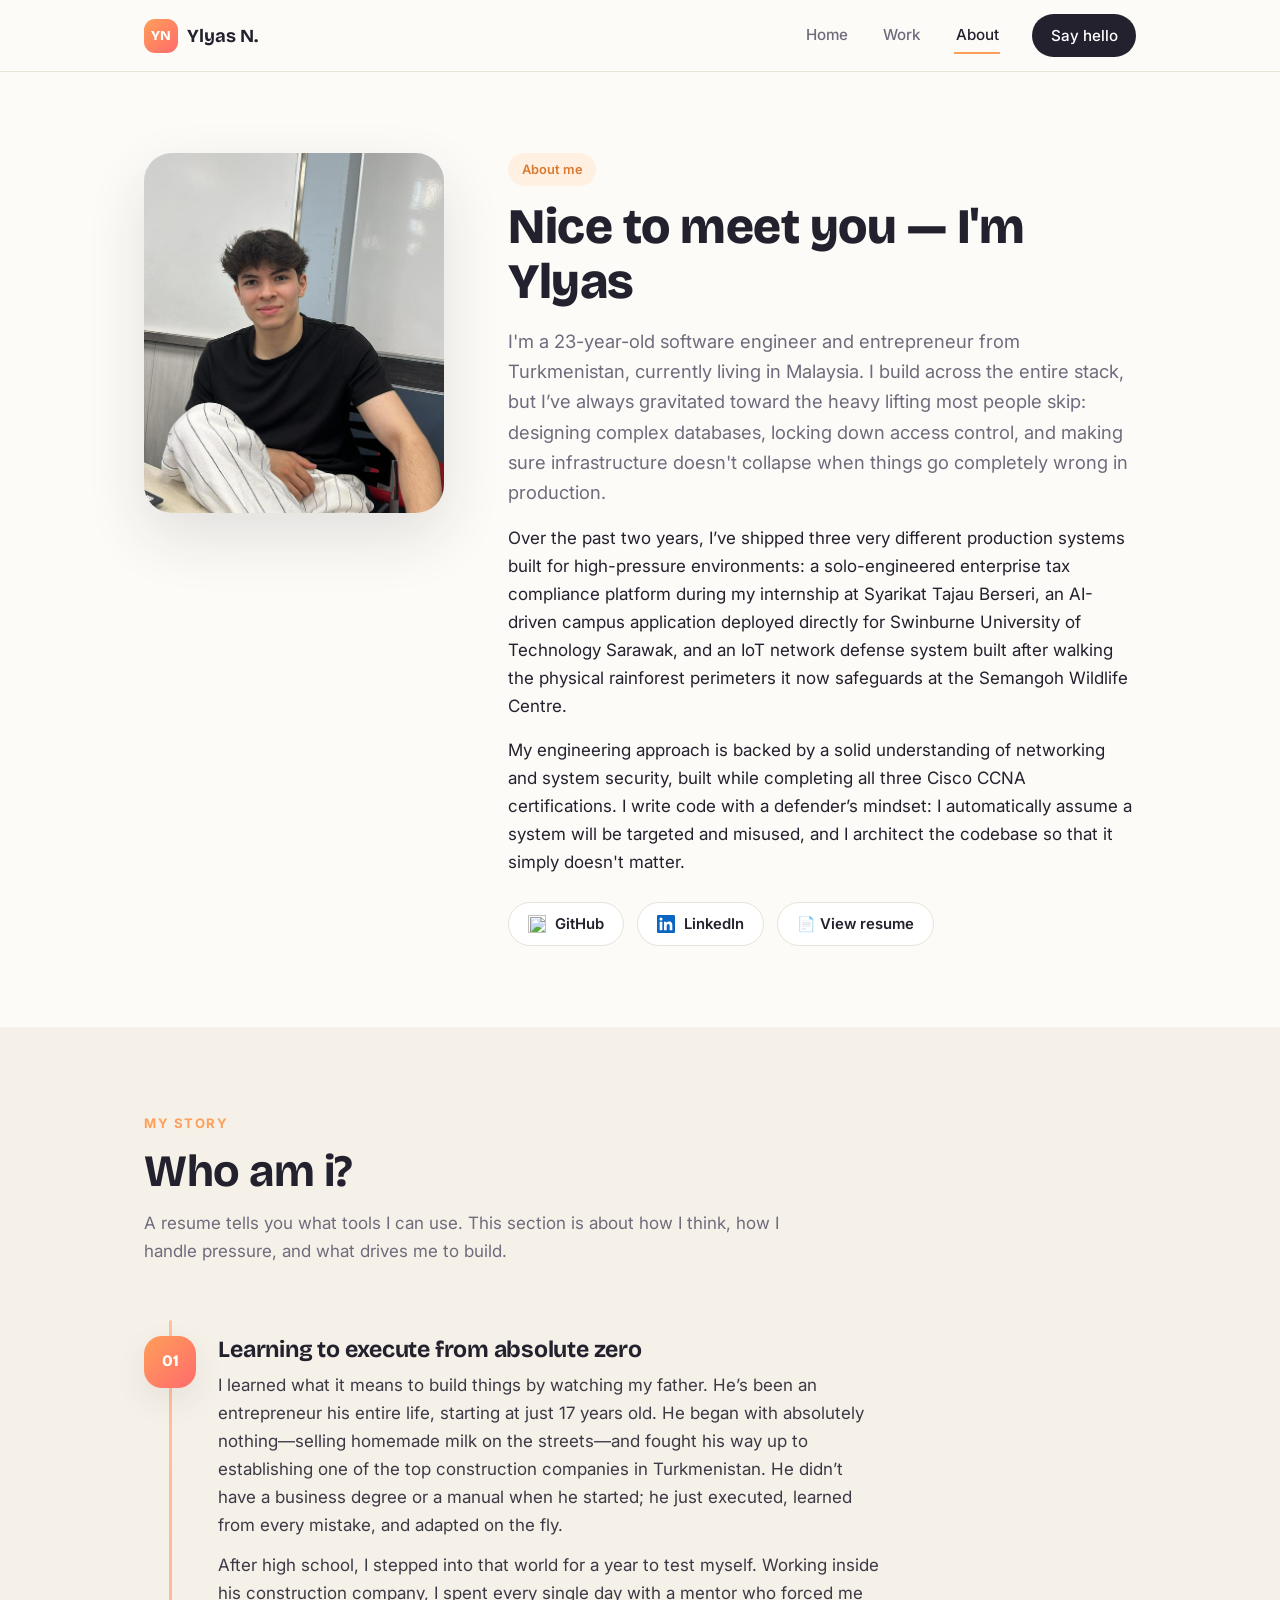
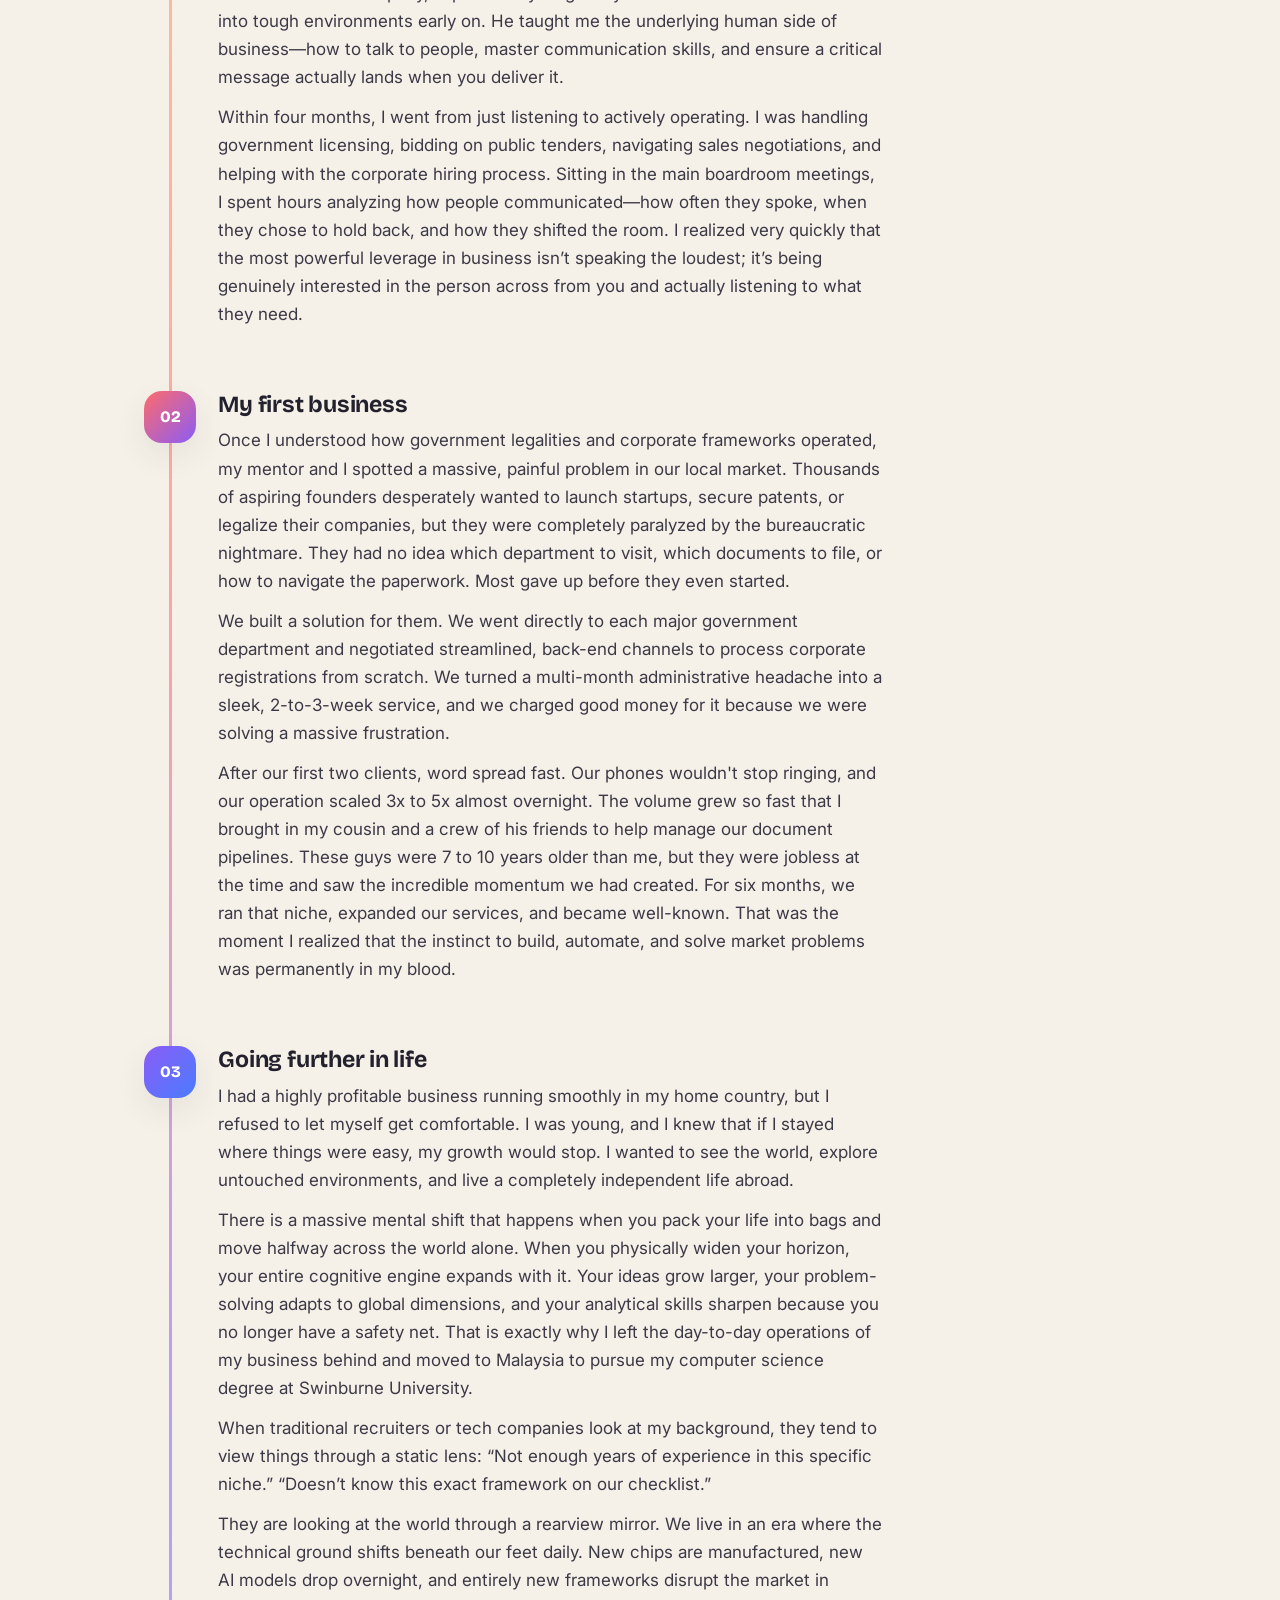
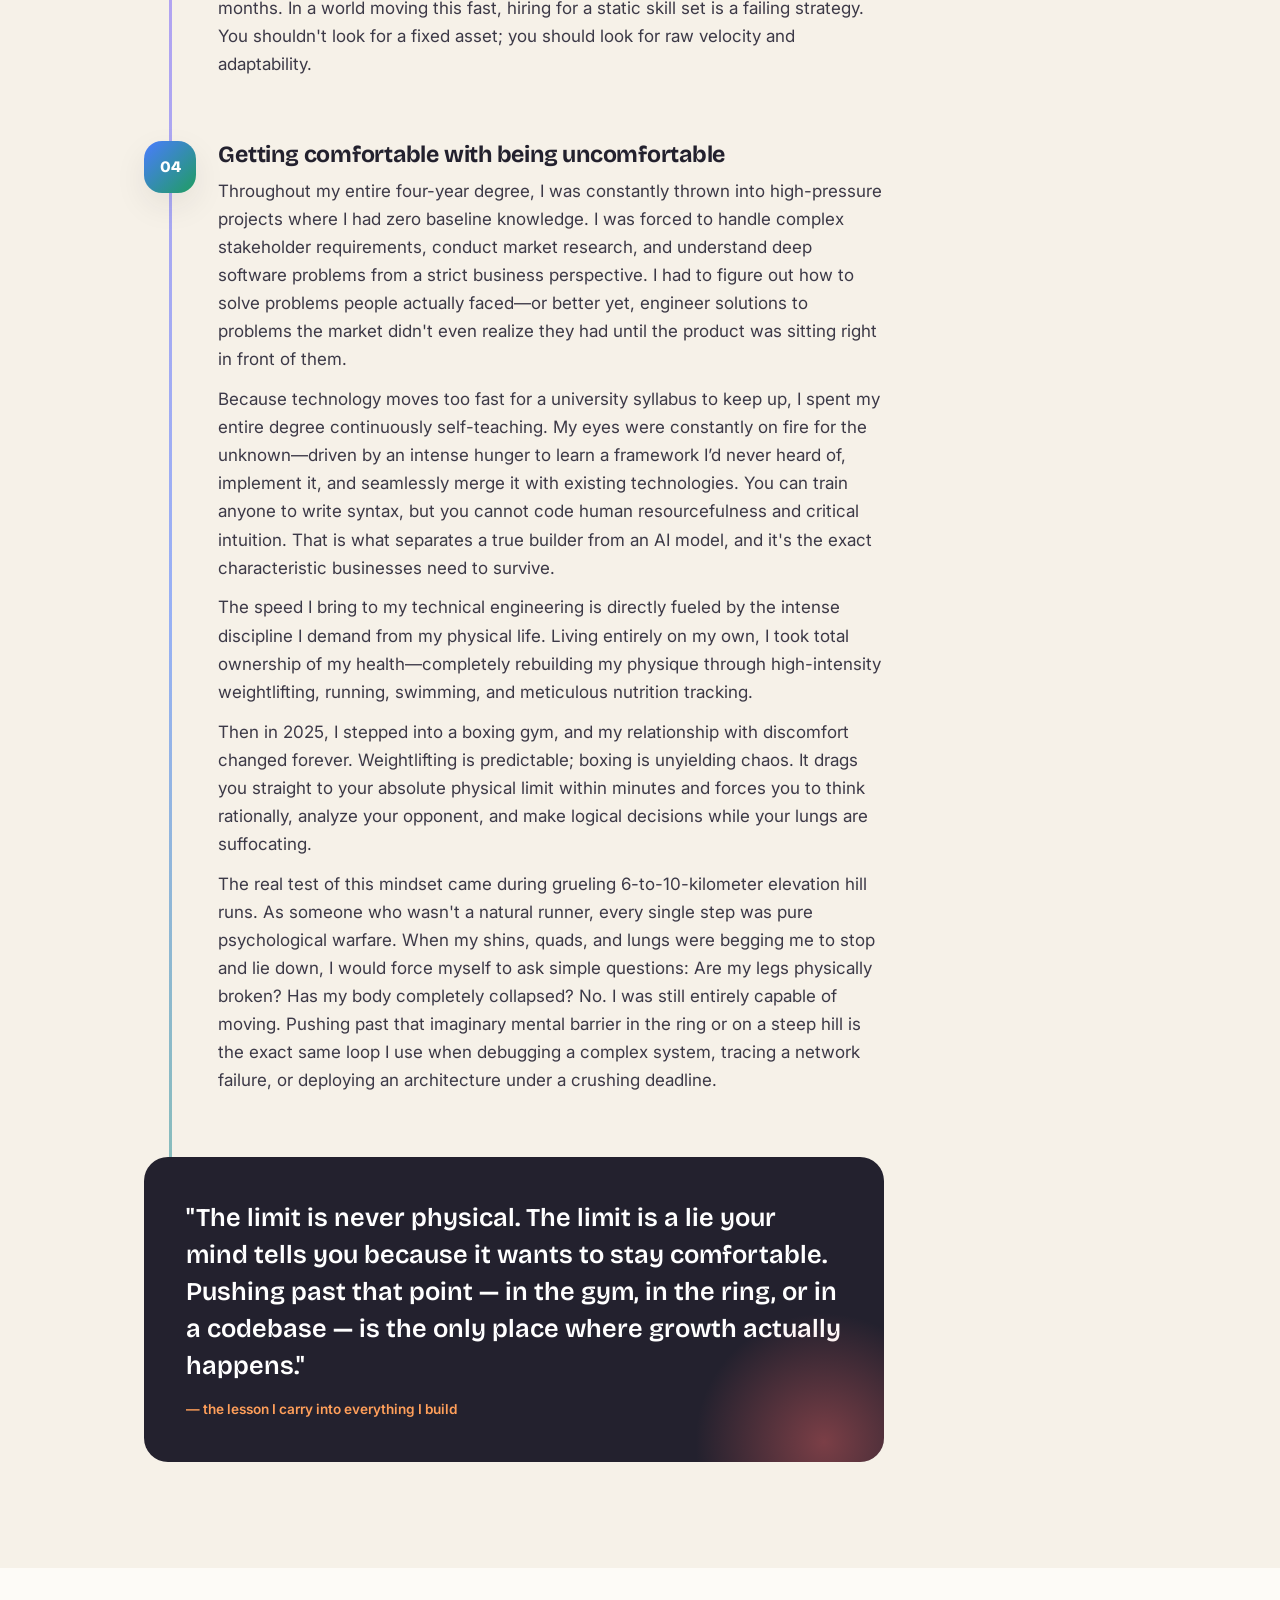
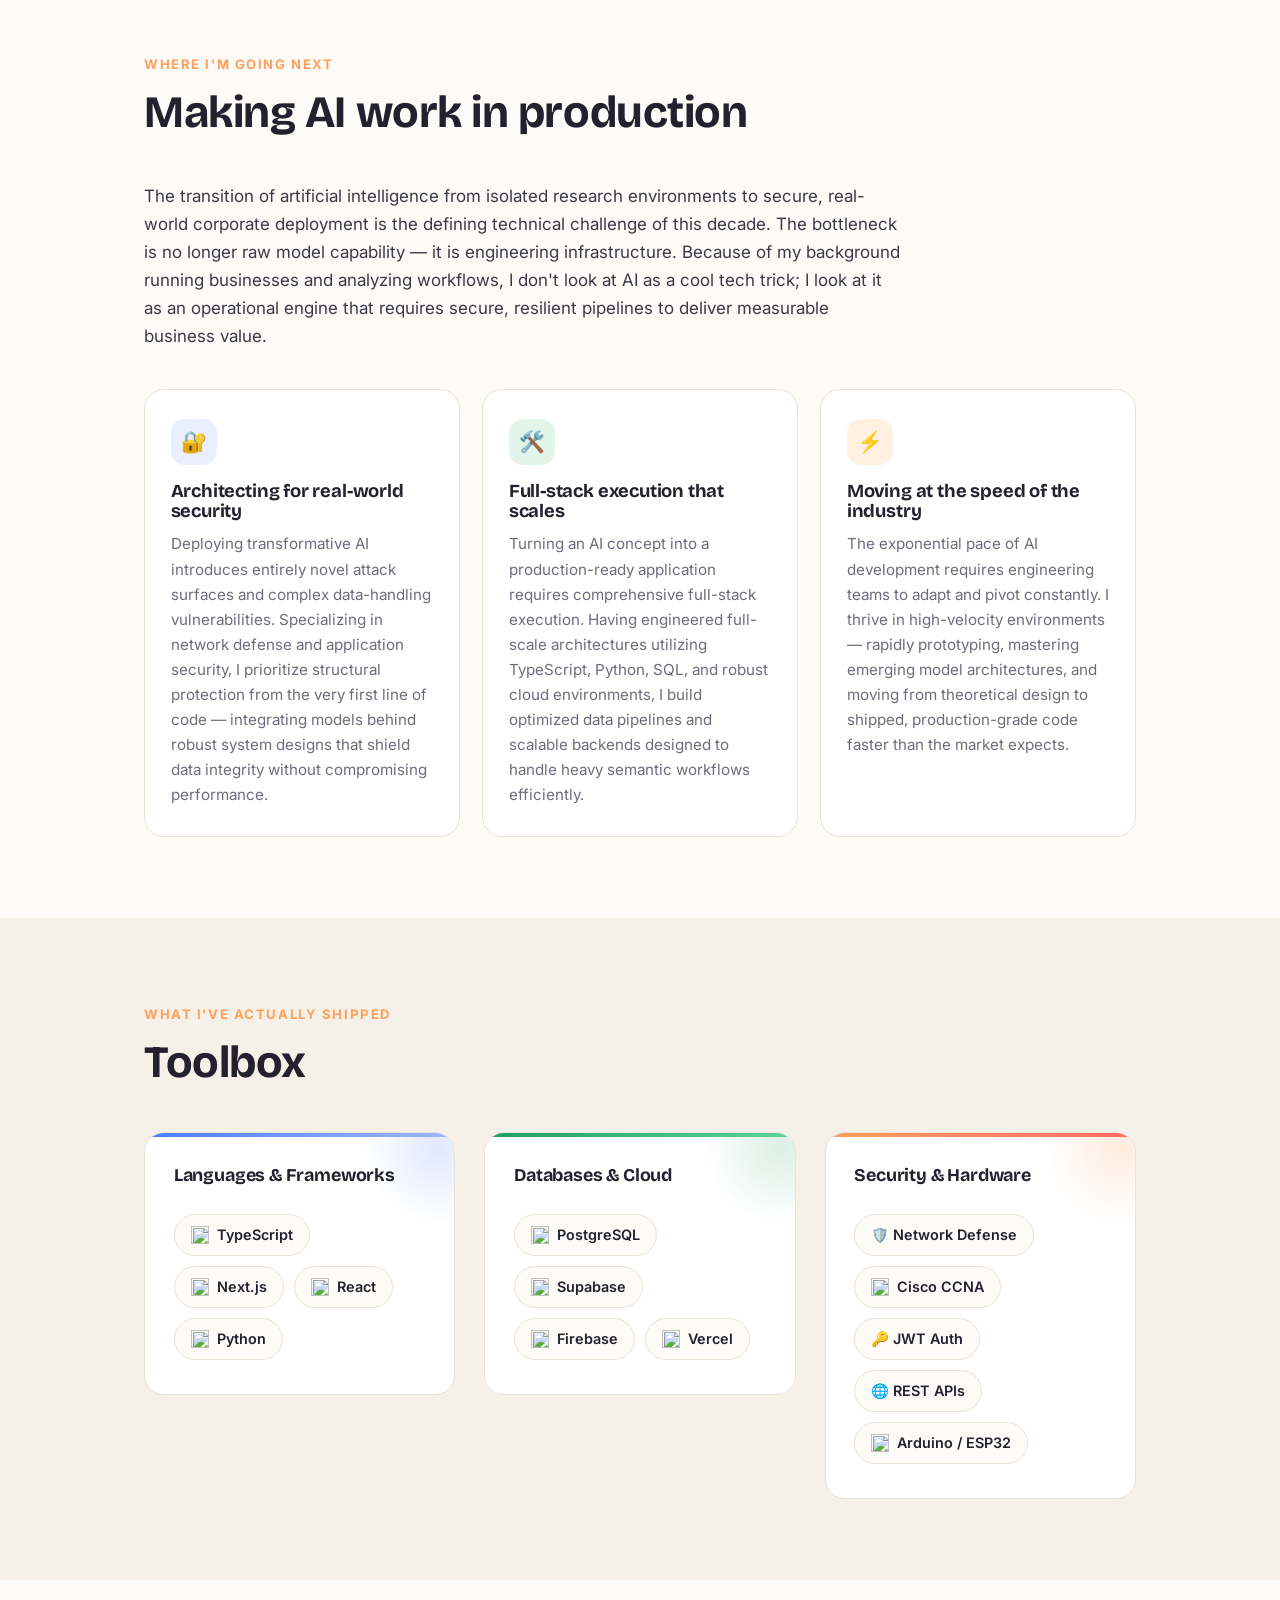
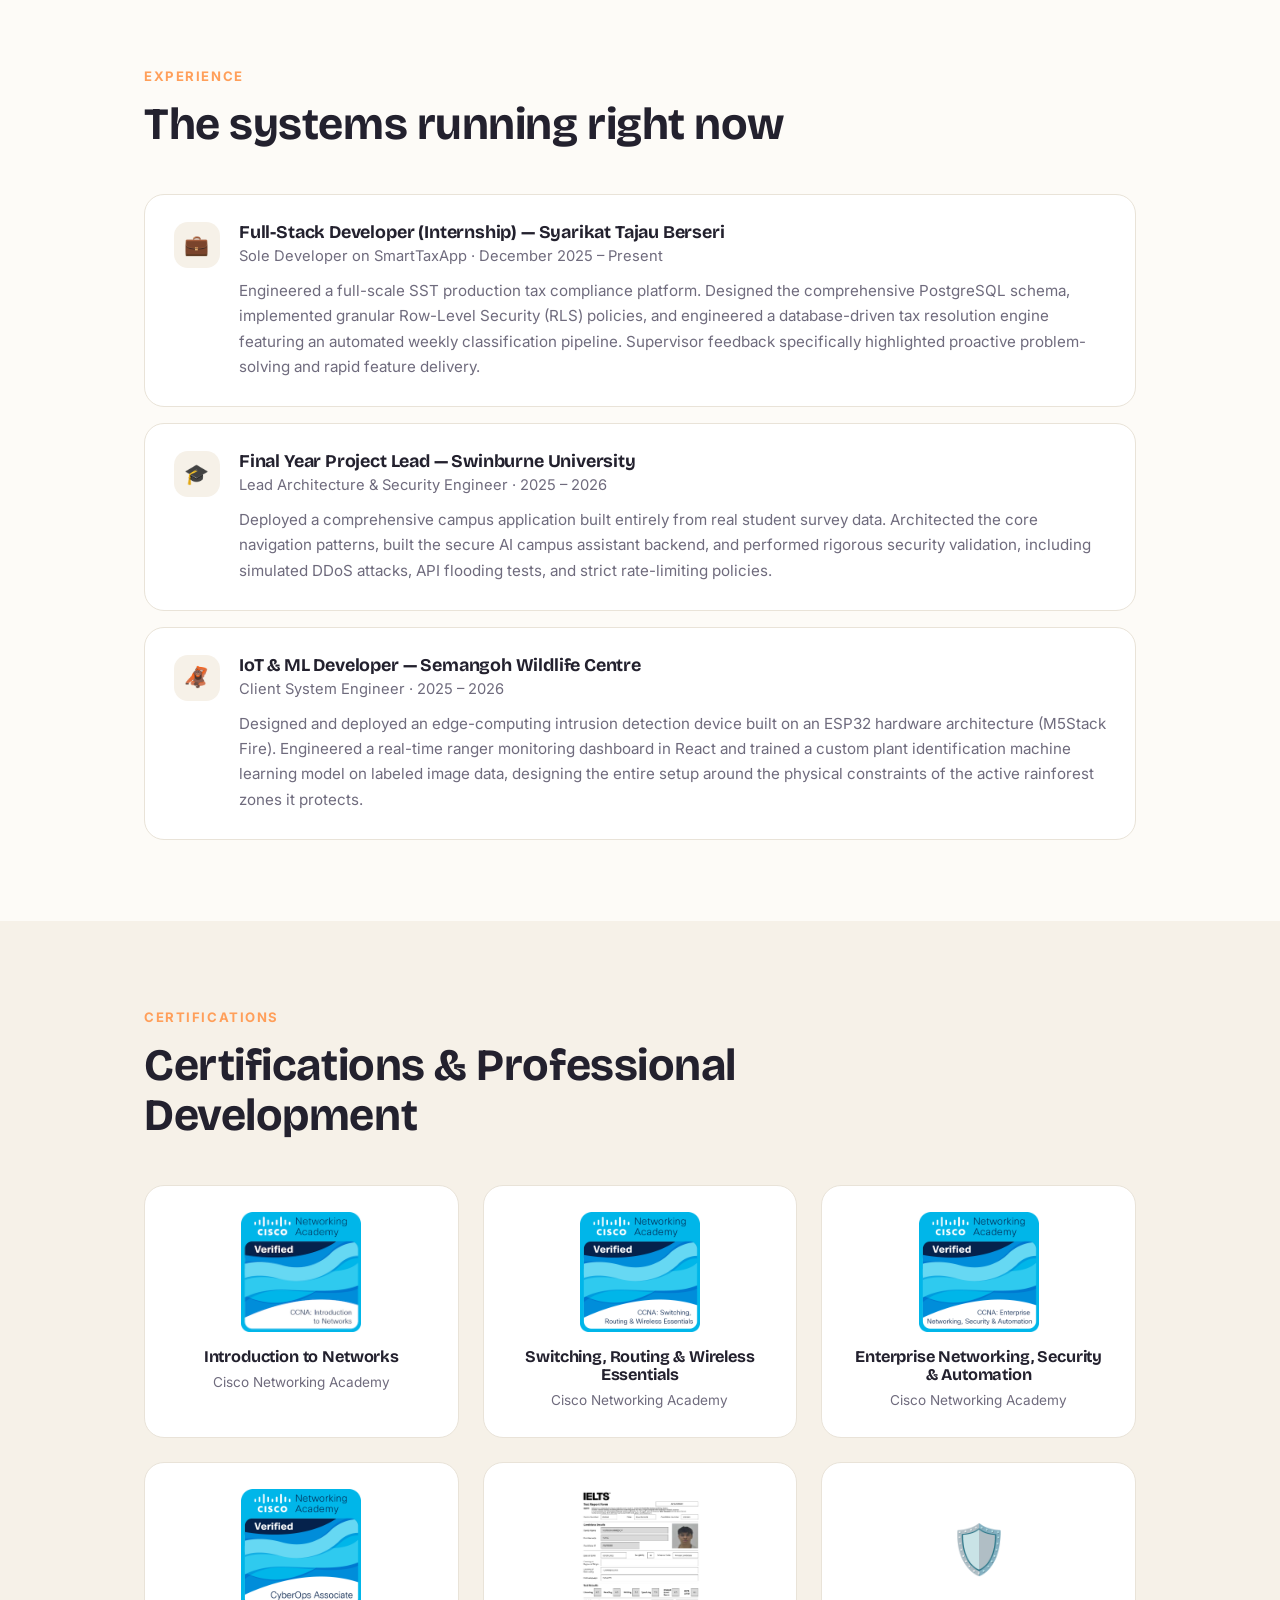
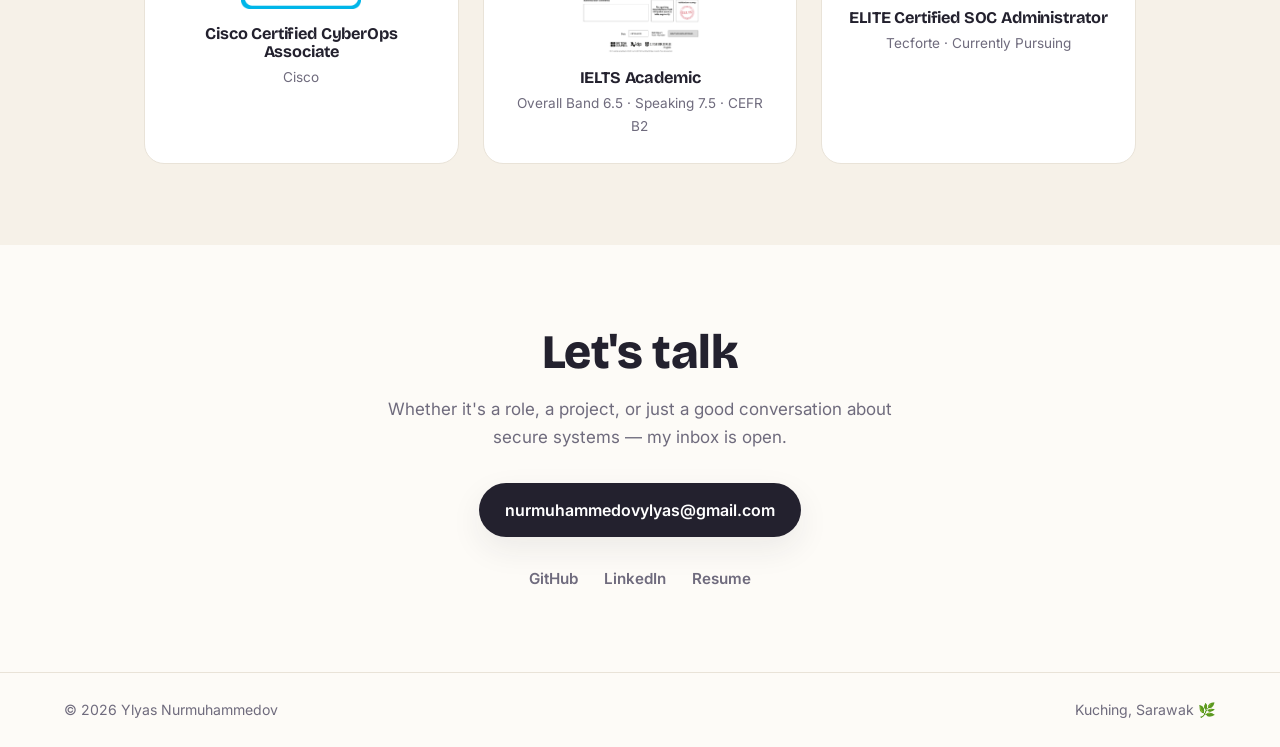
==== about.html @ 316b22d2 "feat: initial commit of portfolio website" ====
<!DOCTYPE html>
<html lang="en">
<head>
  <meta charset="UTF-8" />
  <meta name="viewport" content="width=device-width, initial-scale=1.0" />
  <title>About — Ylyas Nurmuhammedov</title>
  <meta name="description" content="About Ylyas Nurmuhammedov — from Turkmenistan to Borneo: the story, the mindset, and the engineering direction." />
  <link rel="preconnect" href="https://fonts.googleapis.com" />
  <link rel="preconnect" href="https://fonts.gstatic.com" crossorigin />
  <link href="https://fonts.googleapis.com/css2?family=Bricolage+Grotesque:wght@400..800&family=Inter:wght@400..800&display=swap" rel="stylesheet" />
  <link rel="stylesheet" href="css/style.css?v=4" />
</head>
<body>

  <div class="progress" aria-hidden="true"></div>

  <header class="site-header">
    <div class="site-header__in">
      <a class="logo" href="index.html"><span class="logo__mark">YN</span>Ylyas N.</a>
      <button class="nav-toggle" aria-label="Menu"><span></span><span></span><span></span></button>
      <nav class="site-nav">
        <a href="index.html">Home</a>
        <a href="work.html">Work</a>
        <a href="about.html">About</a>
        <a class="btn-nav" href="mailto:nurmuhammedovylyas@gmail.com">Say hello</a>
      </nav>
    </div>
  </header>

  <main>

    <!-- INTRO -->
    <section class="section">
      <div class="wrap about-hero">
        <div class="about-hero__photo fade in">
          <img src="assets/Photopick.jpg" alt="Ylyas Nurmuhammedov" />
        </div>
        <div>
          <span class="pill pill--peach fade in">About me</span>
          <h1 class="fade in" style="margin-top: 0.8rem;">Nice to meet you — I'm Ylyas</h1>
          <p class="lede fade in">
           I'm a 23-year-old software engineer and entrepreneur from Turkmenistan, currently living in Malaysia. I build across the entire stack, but I’ve always gravitated toward the heavy lifting most people skip: designing complex databases, locking down access control, and making sure infrastructure doesn't collapse when things go completely wrong in production.
          </p>
          <div class="body-text fade in">
            <p>
              Over the past two years, I’ve shipped three very different production systems built for high-pressure environments: a solo-engineered enterprise tax compliance platform during my internship at Syarikat Tajau Berseri, an AI-driven campus application deployed directly for Swinburne University of Technology Sarawak, and an IoT network defense system built after walking the physical rainforest perimeters it now safeguards at the Semangoh Wildlife Centre.
            </p>
            <p>
              My engineering approach is backed by a solid understanding of networking and system security, built while completing all three Cisco CCNA certifications. I write code with a defender’s mindset: I automatically assume a system will be targeted and misused, and I architect the codebase so that it simply doesn't matter.
            </p>
          </div>
          <div class="hero__social fade in" style="margin-top: 1.6rem;">
            <a class="social-chip" href="https://github.com/Ylyass" target="_blank" rel="noopener">
              <img src="https://cdn.simpleicons.org/github/23212e" alt="" width="18" height="18" />GitHub
            </a>
            <a class="social-chip" href="https://www.linkedin.com/in/ylyasnurmuhammedov/" target="_blank" rel="noopener">
              <svg width="18" height="18" viewBox="0 0 24 24" fill="#0A66C2" aria-hidden="true"><path d="M20.45 20.45h-3.55v-5.57c0-1.33-.03-3.04-1.85-3.04-1.86 0-2.14 1.45-2.14 2.94v5.67H9.35V9h3.41v1.56h.05c.47-.9 1.63-1.85 3.36-1.85 3.6 0 4.27 2.37 4.27 5.46v6.28zM5.34 7.43a2.06 2.06 0 1 1 0-4.12 2.06 2.06 0 0 1 0 4.12zM7.12 20.45H3.56V9h3.56v11.45zM22.22 0H1.77C.79 0 0 .77 0 1.72v20.55C0 23.23.79 24 1.77 24h20.45c.98 0 1.78-.77 1.78-1.73V1.72C24 .77 23.2 0 22.22 0z"/></svg>LinkedIn
            </a>
            <a class="social-chip" href="assets/resume.pdf" target="_blank" rel="noopener">
              📄 View resume
            </a>
          </div>
        </div>
      </div>
    </section>

    <!-- STORY -->
    <section class="section section--soft" id="story">
      <div class="wrap">
        <div class="section-head fade">
          <span class="kicker">My story</span>
          <h2>Who am i?</h2>
          <p>A resume tells you what tools I can use. This section is about how I think, how I handle pressure, and what drives me to build.</p>
        </div>

        <div class="story">
          <article class="story-ch story-ch--1 fade">
            <div class="story-ch__n">01</div>
            <div>
              <h3>Learning to execute from absolute zero</h3>
              <p>
               I learned what it means to build things by watching my father. He’s been an entrepreneur his entire life, starting at just 17 years old. He began with absolutely nothing—selling homemade milk on the streets—and fought his way up to establishing one of the top construction companies in Turkmenistan. He didn’t have a business degree or a manual when he started; he just executed, learned from every mistake, and adapted on the fly.
              </p>
              <p>
               After high school, I stepped into that world for a year to test myself. Working inside his construction company, I spent every single day with a mentor who forced me into tough environments early on. He taught me the underlying human side of business—how to talk to people, master communication skills, and ensure a critical message actually lands when you deliver it.
              </p>
              <p>
                Within four months, I went from just listening to actively operating. I was handling government licensing, bidding on public tenders, navigating sales negotiations, and helping with the corporate hiring process. Sitting in the main boardroom meetings, I spent hours analyzing how people communicated—how often they spoke, when they chose to hold back, and how they shifted the room. I realized very quickly that the most powerful leverage in business isn’t speaking the loudest; it’s being genuinely interested in the person across from you and actually listening to what they need.

              </p>
            </div>
          </article>

          <article class="story-ch story-ch--2 fade">
            <div class="story-ch__n">02</div>
            <div>
              <h3>My first business</h3>
              <p>
                Once I understood how government legalities and corporate frameworks operated, my mentor and I spotted a massive, painful problem in our local market. Thousands of aspiring founders desperately wanted to launch startups, secure patents, or legalize their companies, but they were completely paralyzed by the bureaucratic nightmare. They had no idea which department to visit, which documents to file, or how to navigate the paperwork. Most gave up before they even started.
              </p>
              <p>
               We built a solution for them. We went directly to each major government department and negotiated streamlined, back-end channels to process corporate registrations from scratch. We turned a multi-month administrative headache into a sleek, 2-to-3-week service, and we charged good money for it because we were solving a massive frustration.
              </p>
              <p>
                After our first two clients, word spread fast. Our phones wouldn't stop ringing, and our operation scaled 3x to 5x almost overnight. The volume grew so fast that I brought in my cousin and a crew of his friends to help manage our document pipelines. These guys were 7 to 10 years older than me, but they were jobless at the time and saw the incredible momentum we had created. For six months, we ran that niche, expanded our services, and became well-known. That was the moment I realized that the instinct to build, automate, and solve market problems was permanently in my blood.
              </p>
            </div>
          </article>

          <article class="story-ch story-ch--3 fade">
            <div class="story-ch__n">03</div>
            <div>
              <h3>Going further in life</h3>
              <p>
                I had a highly profitable business running smoothly in my home country, but I refused to let myself get comfortable. I was young, and I knew that if I stayed where things were easy, my growth would stop. I wanted to see the world, explore untouched environments, and live a completely independent life abroad.
              </p>
              <p>
                There is a massive mental shift that happens when you pack your life into bags and move halfway across the world alone. When you physically widen your horizon, your entire cognitive engine expands with it. Your ideas grow larger, your problem-solving adapts to global dimensions, and your analytical skills sharpen because you no longer have a safety net. That is exactly why I left the day-to-day operations of my business behind and moved to Malaysia to pursue my computer science degree at Swinburne University.
              </p>
              <p>
                When traditional recruiters or tech companies look at my background, they tend to view things through a static lens: “Not enough years of experience in this specific niche.” “Doesn’t know this exact framework on our checklist.”
              </p>
              <p>
They are looking at the world through a rearview mirror. We live in an era where the technical ground shifts beneath our feet daily. New chips are manufactured, new AI models drop overnight, and entirely new frameworks disrupt the market in months. In a world moving this fast, hiring for a static skill set is a failing strategy. You shouldn't look for a fixed asset; you should look for raw velocity and adaptability.
              </p>
            </div>
          </article>

          <article class="story-ch story-ch--4 fade">
            <div class="story-ch__n">04</div>
            <div>
              <h3>Getting comfortable with being uncomfortable</h3>
              <p>
               Throughout my entire four-year degree, I was constantly thrown into high-pressure projects where I had zero baseline knowledge. I was forced to handle complex stakeholder requirements, conduct market research, and understand deep software problems from a strict business perspective. I had to figure out how to solve problems people actually faced—or better yet, engineer solutions to problems the market didn't even realize they had until the product was sitting right in front of them.</em>
              </p>
              <p>
                Because technology moves too fast for a university syllabus to keep up, I spent my entire degree continuously self-teaching. My eyes were constantly on fire for the unknown—driven by an intense hunger to learn a framework I’d never heard of, implement it, and seamlessly merge it with existing technologies. You can train anyone to write syntax, but you cannot code human resourcefulness and critical intuition. That is what separates a true builder from an AI model, and it's the exact characteristic businesses need to survive.
              </p>
              <p>
                The speed I bring to my technical engineering is directly fueled by the intense discipline I demand from my physical life. Living entirely on my own, I took total ownership of my health—completely rebuilding my physique through high-intensity weightlifting, running, swimming, and meticulous nutrition tracking.
              </p>
              <p>
                Then in 2025, I stepped into a boxing gym, and my relationship with discomfort changed forever. Weightlifting is predictable; boxing is unyielding chaos. It drags you straight to your absolute physical limit within minutes and forces you to think rationally, analyze your opponent, and make logical decisions while your lungs are suffocating.
              </p>

              <p>
               The real test of this mindset came during grueling 6-to-10-kilometer elevation hill runs. As someone who wasn't a natural runner, every single step was pure psychological warfare. When my shins, quads, and lungs were begging me to stop and lie down, I would force myself to ask simple questions: Are my legs physically broken? Has my body completely collapsed? No. I was still entirely capable of moving. Pushing past that imaginary mental barrier in the ring or on a steep hill is the exact same loop I use when debugging a complex system, tracing a network failure, or deploying an architecture under a crushing deadline.
              </p>
    
            </div>
          </article>

          <blockquote class="story-quote fade">
            "The limit is never physical. The limit is a lie your mind tells you because it wants to stay comfortable. Pushing past that point — in the gym, in the ring, or in a codebase — is the only place where growth actually happens."
            <span class="who">— the lesson I carry into everything I build</span>
          </blockquote>
        </div>
      </div>
    </section>

    <!-- VISION / DIRECTION -->
    <section class="section" id="vision">
      <div class="wrap">
        <div class="section-head fade">
          <span class="kicker">Where I'm going next</span>
          <h2>Making AI work in production</h2>
        </div>

        <div class="vision-lead fade">
          <p>
            The transition of artificial intelligence from isolated research environments
            to secure, real-world corporate deployment is the defining technical challenge
            of this decade. The bottleneck is no longer raw model capability — it is
            engineering infrastructure. Because of my background running businesses and
            analyzing workflows, I don't look at AI as a cool tech trick; I look at it as
            an operational engine that requires secure, resilient pipelines to deliver
            measurable business value.
          </p>
        </div>

        <div class="pillars">
          <div class="pillar fade">
            <div class="pillar__icon">🔐</div>
            <h3>Architecting for real-world security</h3>
            <p>
              Deploying transformative AI introduces entirely novel attack surfaces and
              complex data-handling vulnerabilities. Specializing in network defense and
              application security, I prioritize structural protection from the very first
              line of code — integrating models behind robust system designs that shield
              data integrity without compromising performance.
            </p>
          </div>
          <div class="pillar fade">
            <div class="pillar__icon">🛠️</div>
            <h3>Full-stack execution that scales</h3>
            <p>
              Turning an AI concept into a production-ready application requires
              comprehensive full-stack execution. Having engineered full-scale
              architectures utilizing TypeScript, Python, SQL, and robust cloud
              environments, I build optimized data pipelines and scalable backends
              designed to handle heavy semantic workflows efficiently.
            </p>
          </div>
          <div class="pillar fade">
            <div class="pillar__icon">⚡</div>
            <h3>Moving at the speed of the industry</h3>
            <p>
              The exponential pace of AI development requires engineering teams to adapt
              and pivot constantly. I thrive in high-velocity environments — rapidly
              prototyping, mastering emerging model architectures, and moving from
              theoretical design to shipped, production-grade code faster than the market
              expects.
            </p>
          </div>
        </div>
      </div>
    </section>

    <!-- TOOLBOX -->
    <section class="section section--soft">
      <div class="wrap">
        <div class="section-head fade">
          <span class="kicker">What I've actually shipped</span>
          <h2>Toolbox</h2>
        </div>

        <div class="toolbox-groups">
          <div class="toolbox-group toolbox-group--blue fade">
            <div class="toolbox-group__head">
      
              <div>
                <h3>Languages &amp; Frameworks</h3>
          
              </div>
            </div>
            <div class="skills-row">
              <span class="skill-chip"><img src="https://cdn.simpleicons.org/typescript" alt="" width="18" height="18" />TypeScript</span>
              <span class="skill-chip"><img src="https://cdn.simpleicons.org/nextdotjs/000000" alt="" width="18" height="18" />Next.js</span>
              <span class="skill-chip"><img src="https://cdn.simpleicons.org/react" alt="" width="18" height="18" />React</span>
              <span class="skill-chip"><img src="https://cdn.simpleicons.org/python" alt="" width="18" height="18" />Python</span>
            </div>
          </div>

          <div class="toolbox-group toolbox-group--green fade">
            <div class="toolbox-group__head">
           
              <div>
                <h3>Databases &amp; Cloud</h3>
          
              </div>
            </div>
            <div class="skills-row">
              <span class="skill-chip"><img src="https://cdn.simpleicons.org/postgresql" alt="" width="18" height="18" />PostgreSQL</span>
              <span class="skill-chip"><img src="https://cdn.simpleicons.org/supabase" alt="" width="18" height="18" />Supabase</span>
              <span class="skill-chip"><img src="https://cdn.simpleicons.org/firebase" alt="" width="18" height="18" />Firebase</span>
              <span class="skill-chip"><img src="https://cdn.simpleicons.org/vercel/000000" alt="" width="18" height="18" />Vercel</span>
            </div>
          </div>

          <div class="toolbox-group toolbox-group--peach fade">
            <div class="toolbox-group__head">
        
              <div>
                <h3>Security &amp; Hardware</h3>
          
              </div>
            </div>
            <div class="skills-row">
              <span class="skill-chip">🛡️ Network Defense</span>
              <span class="skill-chip"><img src="https://cdn.simpleicons.org/cisco/1BA0D7" alt="" width="18" height="18" />Cisco CCNA</span>
              <span class="skill-chip">🔑 JWT Auth</span>
              <span class="skill-chip">🌐 REST APIs</span>
              <span class="skill-chip"><img src="https://cdn.simpleicons.org/arduino" alt="" width="18" height="18" />Arduino / ESP32</span>
            </div>
          </div>
        </div>
      </div>
    </section>

    <!-- EXPERIENCE -->
    <section class="section">
      <div class="wrap">
        <div class="section-head fade">
          <span class="kicker">Experience</span>
          <h2>The systems running right now</h2>
        </div>

        <div class="xp-card fade">
          <div class="xp-card__icon">💼</div>
          <div>
            <h3>Full-Stack Developer (Internship) — Syarikat Tajau Berseri</h3>
            <div class="where">Sole Developer on SmartTaxApp · December 2025 – Present</div>
            <p>
              Engineered a full-scale SST production tax compliance platform. Designed the
              comprehensive PostgreSQL schema, implemented granular Row-Level Security (RLS)
              policies, and engineered a database-driven tax resolution engine featuring an
              automated weekly classification pipeline. Supervisor feedback specifically
              highlighted proactive problem-solving and rapid feature delivery.
            </p>
          </div>
        </div>

        <div class="xp-card fade">
          <div class="xp-card__icon">🎓</div>
          <div>
            <h3>Final Year Project Lead — Swinburne University</h3>
            <div class="where">Lead Architecture &amp; Security Engineer · 2025 – 2026</div>
            <p>
              Deployed a comprehensive campus application built entirely from real student
              survey data. Architected the core navigation patterns, built the secure AI
              campus assistant backend, and performed rigorous security validation,
              including simulated DDoS attacks, API flooding tests, and strict rate-limiting
              policies.
            </p>
          </div>
        </div>

        <div class="xp-card fade">
          <div class="xp-card__icon">🦧</div>
          <div>
            <h3>IoT &amp; ML Developer — Semangoh Wildlife Centre</h3>
            <div class="where">Client System Engineer · 2025 – 2026</div>
            <p>
              Designed and deployed an edge-computing intrusion detection device built on an
              ESP32 hardware architecture (M5Stack Fire). Engineered a real-time ranger
              monitoring dashboard in React and trained a custom plant identification machine
              learning model on labeled image data, designing the entire setup around the
              physical constraints of the active rainforest zones it protects.
            </p>
          </div>
        </div>
      </div>
    </section>

<!-- CERTIFICATIONS -->
<!-- CERTIFICATIONS -->
<section class="section section--soft">
  <div class="wrap">
    <div class="section-head fade">
      <span class="kicker">Certifications</span>
      <h2>Certifications & Professional Development</h2>
    </div>

    <div class="badges">

      <div class="badge-card fade">
        <img src="assets/ccna-introduction-to-networks.png" alt="CCNA: Introduction to Networks badge" />
        <h3>Introduction to Networks</h3>
        <span>Cisco Networking Academy</span>
      </div>

      <div class="badge-card fade">
        <img src="assets/ccna-switching-routing-and-wireless-essentials.png" alt="CCNA: Switching, Routing, and Wireless Essentials badge" />
        <h3>Switching, Routing &amp; Wireless Essentials</h3>
        <span>Cisco Networking Academy</span>
      </div>

      <div class="badge-card fade">
        <img src="assets/ccna-enterprise-networking-security-and-automation.png" alt="CCNA: Enterprise Networking, Security, and Automation badge" />
        <h3>Enterprise Networking, Security &amp; Automation</h3>
        <span>Cisco Networking Academy</span>
      </div>

      <div class="badge-card fade">
        <img src="assets/cisco-cyberops-associate.png" alt="Cisco Certified CyberOps Associate badge" />
        <h3>Cisco Certified CyberOps Associate</h3>
        <span>Cisco</span>
      </div>

      <div class="badge-card fade">
        <img src="assets/ielts-academic.png" alt="IELTS Academic certificate" />
        <h3>IELTS Academic</h3>
        <span>Overall Band 6.5 · Speaking 7.5 · CEFR B2</span>
      </div>

      <div class="badge-card fade">
        <div style="height:120px;display:flex;align-items:center;justify-content:center;font-size:3rem;">
          🛡️
        </div>
        <h3>ELITE Certified SOC Administrator</h3>
        <span>Tecforte · Currently Pursuing</span>
      </div>

    </div>
  </div>
</section>

    <!-- CONTACT -->
    <section class="section contact" id="contact">
      <div class="wrap fade">
        <h2>Let's talk</h2>
        <p>Whether it's a role, a project, or just a good conversation about secure systems — my inbox is open.</p>
        <a class="btn btn--primary" href="mailto:nurmuhammedovylyas@gmail.com">nurmuhammedovylyas@gmail.com</a>
        <div class="contact__links">
          <a href="https://github.com/Ylyass" target="_blank" rel="noopener">GitHub</a>
          <a href="https://www.linkedin.com/in/ylyasnurmuhammedov/" target="_blank" rel="noopener">LinkedIn</a>
          <a href="assets/resume.pdf" target="_blank" rel="noopener">Resume</a>
        </div>
      </div>
    </section>

  </main>

  <footer class="site-footer">
    <span>© 2026 Ylyas Nurmuhammedov</span>
    <span>Kuching, Sarawak 🌿</span>
  </footer>

  <script src="js/site.js?v=3"></script>
</body>
</html>
---- css/style.css ----
/* ============================================================
   Ylyas Nurmuhammedov — portfolio v2
   Warm, friendly, multi-page. Native scroll, light animations.
   ============================================================ */

/* ---------- tokens ---------- */
:root {
  --bg:        #fdfbf7;
  --bg-soft:   #f6f1e8;
  --card:      #ffffff;
  --ink:       #23212e;
  --muted:     #6f6b7d;
  --line:      #e9e3d8;

  --blue:      #4a7cff;   /* SmartTax */
  --blue-soft: #e9efff;
  --violet:    #8b5cf6;   /* Campus app */
  --violet-soft:#f1eaff;
  --green:     #1f9d61;   /* Semangoh */
  --green-soft:#e3f5eb;
  --peach:     #ff9f5a;
  --peach-soft:#fff0e2;
  --coral:     #ff6b6b;

  --f-display: "Bricolage Grotesque", sans-serif;
  --f-body:    "Inter", sans-serif;

  --r: 20px;
  --shadow: 0 12px 32px rgba(35, 33, 46, 0.08);
  --shadow-lg: 0 24px 60px rgba(35, 33, 46, 0.12);
  --pad-x: clamp(1.25rem, 5vw, 4rem);
  --maxw: 1120px;
}

/* ---------- base ---------- */
*, *::before, *::after { box-sizing: border-box; margin: 0; padding: 0; }

html { scroll-behavior: smooth; }

body {
  background: var(--bg);
  color: var(--ink);
  font-family: var(--f-body);
  font-size: 1.0625rem;
  line-height: 1.65;
  -webkit-font-smoothing: antialiased;
}

h1, h2, h3, h4 { font-family: var(--f-display); line-height: 1.12; letter-spacing: -0.01em; }

a { color: inherit; text-decoration: none; }
img { display: block; max-width: 100%; }

.wrap { max-width: var(--maxw); margin: 0 auto; padding-left: var(--pad-x); padding-right: var(--pad-x); }

::selection { background: var(--peach); color: #fff; }

/* ---------- reveal on scroll (lightweight) ---------- */
.fade {
  opacity: 0;
  transform: translateY(18px);
  transition: opacity 0.7s ease, transform 0.7s cubic-bezier(0.22, 1, 0.36, 1);
}
.fade.in { opacity: 1; transform: none; }
@media (prefers-reduced-motion: reduce) {
  .fade { opacity: 1; transform: none; transition: none; }
  html { scroll-behavior: auto; }
}

/* ---------- header ---------- */
.site-header {
  position: sticky;
  top: 0;
  z-index: 50;
  background: rgba(253, 251, 247, 0.85);
  backdrop-filter: blur(12px);
  border-bottom: 1px solid var(--line);
}
.site-header__in {
  max-width: var(--maxw);
  margin: 0 auto;
  padding: 0.9rem var(--pad-x);
  display: flex;
  align-items: center;
  justify-content: space-between;
  gap: 1.5rem;
}
.logo {
  font-family: var(--f-display);
  font-weight: 700;
  font-size: 1.15rem;
  display: flex; align-items: center; gap: 0.55rem;
}
.logo__mark {
  width: 34px; height: 34px;
  border-radius: 11px;
  background: linear-gradient(135deg, var(--peach), var(--coral));
  color: #fff;
  display: grid; place-items: center;
  font-size: 0.85rem;
  font-weight: 800;
}
.site-nav { display: flex; align-items: center; gap: clamp(1rem, 2.5vw, 2rem); font-weight: 500; font-size: 0.95rem; }
.site-nav a { color: var(--muted); padding: 0.3rem 0.1rem; border-bottom: 2px solid transparent; transition: color 0.2s, border-color 0.2s; }
.site-nav a:hover { color: var(--ink); }
.site-nav a.active { color: var(--ink); border-bottom-color: var(--peach); }
.btn-nav {
  background: var(--ink);
  color: #fff !important;
  padding: 0.55rem 1.15rem !important;
  border-radius: 999px;
  border-bottom: none !important;
  transition: transform 0.2s, background 0.2s;
}
.btn-nav:hover { background: #3a3748; transform: translateY(-1px); }

.nav-toggle { display: none; background: none; border: none; cursor: pointer; padding: 0.4rem; }
.nav-toggle span { display: block; width: 22px; height: 2px; background: var(--ink); margin: 5px 0; border-radius: 2px; transition: 0.25s; }

@media (max-width: 760px) {
  .nav-toggle { display: block; }
  .site-nav {
    position: absolute;
    top: 100%; left: 0; right: 0;
    flex-direction: column;
    align-items: stretch;
    background: var(--bg);
    border-bottom: 1px solid var(--line);
    padding: 1rem var(--pad-x) 1.4rem;
    display: none;
  }
  .site-nav.open { display: flex; }
  .site-nav a { padding: 0.6rem 0; border-bottom: none; }
  .btn-nav { text-align: center; }
}

/* ---------- buttons ---------- */
.btn {
  display: inline-flex; align-items: center; gap: 0.5rem;
  font-weight: 600;
  font-size: 1rem;
  padding: 0.85rem 1.6rem;
  border-radius: 999px;
  transition: transform 0.2s, box-shadow 0.2s, background 0.2s;
}
.btn--primary { background: var(--ink); color: #fff; box-shadow: var(--shadow); }
.btn--primary:hover { transform: translateY(-2px); box-shadow: var(--shadow-lg); }
.btn--ghost { border: 1.5px solid var(--line); background: var(--card); }
.btn--ghost:hover { border-color: var(--ink); transform: translateY(-2px); }

/* ---------- pills / tags ---------- */
.pill {
  display: inline-flex; align-items: center; gap: 0.4rem;
  font-size: 0.8rem;
  font-weight: 600;
  padding: 0.35rem 0.85rem;
  border-radius: 999px;
  background: var(--bg-soft);
  color: var(--muted);
}
.pill--blue   { background: var(--blue-soft);   color: var(--blue); }
.pill--violet { background: var(--violet-soft); color: var(--violet); }
.pill--green  { background: var(--green-soft);  color: var(--green); }
.pill--peach  { background: var(--peach-soft);  color: #d97a2e; }

/* ---------- section scaffold ---------- */
.section { padding: clamp(3.5rem, 9vh, 6rem) 0; }
.section--soft { background: var(--bg-soft); }
.section-head { max-width: 640px; margin-bottom: clamp(2rem, 5vh, 3.2rem); }
.section-head .kicker {
  display: inline-block;
  font-weight: 700;
  font-size: 0.82rem;
  letter-spacing: 0.12em;
  text-transform: uppercase;
  color: var(--peach);
  margin-bottom: 0.7rem;
}
.section-head h2 { font-size: clamp(1.9rem, 4.5vw, 2.8rem); font-weight: 700; }
.section-head p { color: var(--muted); margin-top: 0.8rem; }

/* ============================================================
   HOME — hero
   ============================================================ */
.hero {
  position: relative;
  overflow: hidden;
  padding: clamp(3.5rem, 9vh, 6.5rem) 0 clamp(3rem, 8vh, 5.5rem);
}
/* slow-rotating aurora behind the hero (pre-blurred gradients — no filter, cheap) */
.hero::before {
  content: "";
  position: absolute;
  left: 50%; top: 50%;
  width: 150%; aspect-ratio: 1;
  transform: translate(-50%, -50%);
  background:
    radial-gradient(32% 32% at 28% 30%, rgba(255, 214, 165, 0.55) 0%, transparent 70%),
    radial-gradient(30% 30% at 74% 24%, rgba(214, 196, 255, 0.5) 0%, transparent 70%),
    radial-gradient(36% 36% at 70% 74%, rgba(186, 235, 207, 0.5) 0%, transparent 70%),
    radial-gradient(26% 26% at 28% 78%, rgba(255, 199, 190, 0.5) 0%, transparent 70%);
  border-radius: 50%;
  animation: aurora-spin 36s linear infinite;
  will-change: transform;
  pointer-events: none;
}
@keyframes aurora-spin {
  from { transform: translate(-50%, -50%) rotate(0deg); }
  to   { transform: translate(-50%, -50%) rotate(360deg); }
}
@media (prefers-reduced-motion: reduce) { .hero::before { animation: none; } }

/* scroll progress bar */
.progress {
  position: fixed;
  top: 0; left: 0;
  width: 100%; height: 3px;
  z-index: 60;
  background: linear-gradient(90deg, var(--peach), var(--coral), var(--violet), var(--blue));
  transform: scaleX(0);
  transform-origin: left;
  pointer-events: none;
}

/* ---------- AI sidekick robot ---------- */
.bot {
  position: absolute;
  left: -76px; bottom: -14px;
  width: 128px;
  z-index: 2;
  filter: drop-shadow(0 14px 22px rgba(35, 33, 46, 0.18));
  animation: bot-bob 4.5s ease-in-out infinite;
}
@keyframes bot-bob {
  0%, 100% { transform: translateY(0); }
  50%      { transform: translateY(-10px); }
}
.bot__bubble {
  position: absolute;
  bottom: calc(100% + 8px);
  left: 24px;
  background: var(--card);
  border: 1.5px solid var(--line);
  border-radius: 14px 14px 14px 4px;
  box-shadow: var(--shadow);
  padding: 0.5rem 0.85rem;
  font-size: 0.8rem;
  font-weight: 600;
  white-space: nowrap;
  min-height: 2.1em;
}
.bot__caret {
  display: inline-block;
  width: 2px; height: 0.95em;
  background: var(--ink);
  margin-left: 2px;
  vertical-align: -0.12em;
  animation: caret-blink 0.9s steps(1) infinite;
}
@keyframes caret-blink { 50% { opacity: 0; } }
.bot__tip { animation: tip-pulse 1.5s ease-in-out infinite; }
@keyframes tip-pulse { 50% { opacity: 0.3; } }
.bot__core { animation: core-pulse 2.4s ease-in-out infinite; transform-origin: 60px 100px; }
@keyframes core-pulse {
  0%, 100% { transform: scale(1); fill: #8b5cf6; }
  50%      { transform: scale(1.25); fill: #ff6b6b; }
}
.bot__arm {
  transform-origin: 93px 82px;
  animation: bot-wave 3.4s ease-in-out infinite;
}
@keyframes bot-wave {
  0%, 50%, 100% { transform: rotate(0deg); }
  60% { transform: rotate(-38deg); }
  70% { transform: rotate(-10deg); }
  80% { transform: rotate(-38deg); }
}
@media (max-width: 860px) {
  .bot { left: auto; right: -14px; bottom: -16px; width: 88px; }
  .bot__bubble { left: auto; right: 18px; border-radius: 14px 14px 4px 14px; font-size: 0.72rem; }
}
@media (prefers-reduced-motion: reduce) {
  .bot, .bot__arm, .bot__core, .bot__tip { animation: none; }
}

.hero__grid {
  position: relative;
  display: grid;
  grid-template-columns: 1.1fr 1fr;
  gap: clamp(2rem, 6vw, 5rem);
  align-items: center;
}
@media (max-width: 860px) {
  .hero__grid { grid-template-columns: 1fr; }
  .hero__grid .hero__photo { order: -1; max-width: 280px; }
}

.hero__hello {
  display: inline-flex; align-items: center; gap: 0.5rem;
  background: var(--card);
  border: 1px solid var(--line);
  border-radius: 999px;
  padding: 0.45rem 1.05rem;
  font-weight: 600;
  font-size: 0.92rem;
  box-shadow: var(--shadow);
  margin-bottom: 1.4rem;
}

.hero h1 {
  font-size: clamp(2.5rem, 6.5vw, 4.3rem);
  font-weight: 800;
  letter-spacing: -0.02em;
}
.hero h1 .hl {
  background: linear-gradient(90deg, var(--blue), var(--violet), var(--coral), var(--blue));
  background-size: 300% 100%;
  -webkit-background-clip: text;
  background-clip: text;
  color: transparent;
  animation: hue-slide 7s linear infinite;
}
@keyframes hue-slide { to { background-position: -300% 0; } }
.hero__sub { color: var(--muted); font-size: 1.13rem; margin-top: 1.2rem; max-width: 34em; }
.hero__cta { display: flex; flex-wrap: wrap; gap: 0.9rem; margin-top: 2rem; }

.hero__social { display: flex; flex-wrap: wrap; gap: 0.8rem; margin-top: 2.4rem; }
.social-chip {
  display: inline-flex; align-items: center; gap: 0.55rem;
  background: var(--card);
  border: 1.5px solid var(--line);
  border-radius: 999px;
  padding: 0.55rem 1.2rem;
  font-weight: 600;
  font-size: 0.93rem;
  transition: transform 0.2s, box-shadow 0.2s, border-color 0.2s;
}
.social-chip:hover { transform: translateY(-3px); box-shadow: var(--shadow); border-color: var(--ink); }
.social-chip img { width: 18px; height: 18px; }

.hero__photo { position: relative; justify-self: center; width: 100%; max-width: 460px; }
.hero__photo img {
  width: 100%;
  aspect-ratio: 4 / 4.6;
  object-fit: cover;
  object-position: 50% 62%;
  border-radius: 32px;
  box-shadow: var(--shadow-lg);
  transition: transform 0.45s cubic-bezier(0.22, 1, 0.36, 1);
}
.hero__photo:hover img { transform: rotate(-2deg) scale(1.03); }
.hero__photo::before {
  content: "";
  position: absolute;
  inset: -14px;
  border-radius: 40px;
  background: linear-gradient(140deg, var(--peach), var(--coral) 45%, var(--violet));
  opacity: 0.18;
  z-index: -1;
}

/* ============================================================
   project cards (home + work page)
   ============================================================ */
.cards { display: grid; gap: 1.5rem; }
.cards--3 { grid-template-columns: repeat(3, 1fr); }
@media (max-width: 960px) { .cards--3 { grid-template-columns: 1fr; } }

.pcard {
  display: flex;
  flex-direction: column;
  background: var(--card);
  border: 1px solid var(--line);
  border-radius: var(--r);
  overflow: hidden;
  transition: transform 0.25s cubic-bezier(0.22, 1, 0.36, 1), box-shadow 0.25s;
}
.pcard:hover { transform: translateY(-6px); box-shadow: var(--shadow-lg); }

.pcard__art {
  height: 168px;
  display: grid;
  place-items: center;
  position: relative;
  overflow: hidden;
}
.pcard__art svg { width: 76%; height: auto; max-height: 78%; }
.pcard--blue   .pcard__art { background: linear-gradient(135deg, var(--blue-soft), #f5f8ff); }
.pcard--violet .pcard__art { background: linear-gradient(135deg, var(--violet-soft), #f9f6ff); }
.pcard--green  .pcard__art { background: linear-gradient(135deg, var(--green-soft), #f2fbf6); }

.pcard__body { padding: 1.5rem 1.5rem 1.7rem; display: flex; flex-direction: column; gap: 0.75rem; flex: 1; }
.pcard__meta { display: flex; gap: 0.5rem; flex-wrap: wrap; }
.pcard h3 { font-size: 1.35rem; font-weight: 700; }
.pcard p { color: var(--muted); font-size: 0.97rem; flex: 1; }
.pcard__go {
  font-weight: 700;
  font-size: 0.95rem;
  display: inline-block;
  position: relative;
  align-self: flex-start;
}
.pcard--blue .pcard__go { color: var(--blue); }
.pcard--violet .pcard__go { color: var(--violet); }
.pcard--green .pcard__go { color: var(--green); }
.pcard__go::after {
  content: "";
  position: absolute;
  left: 0; bottom: -3px;
  width: 100%; height: 2px;
  background: currentColor;
  transform: scaleX(0.35);
  transform-origin: left;
  transition: transform 0.3s cubic-bezier(0.22, 1, 0.36, 1);
}
.pcard:hover .pcard__go::after, .work-row:hover .pcard__go::after { transform: scaleX(1); }

/* ============================================================
   badges strip
   ============================================================ */
.badges { display: grid; grid-template-columns: repeat(3, 1fr); gap: 1.5rem; }
@media (max-width: 760px) { .badges { grid-template-columns: 1fr; } }
.badge-card {
  background: var(--card);
  border: 1px solid var(--line);
  border-radius: var(--r);
  padding: 1.6rem;
  text-align: center;
  transition: transform 0.25s, box-shadow 0.25s;
}
.badge-card:hover { transform: translateY(-5px); box-shadow: var(--shadow-lg); }
.badge-card img { width: 120px; margin: 0 auto 1rem; }
.badge-card h3 { font-size: 1.02rem; font-weight: 700; }
.badge-card span { display: block; color: var(--muted); font-size: 0.85rem; margin-top: 0.3rem; }

/* ============================================================
   quote / vision teaser
   ============================================================ */
.vision-teaser {
  background: var(--ink);
  color: #fff;
  border-radius: calc(var(--r) + 8px);
  padding: clamp(2.2rem, 6vw, 3.8rem);
  position: relative;
  overflow: hidden;
}
.vision-teaser::after {
  content: "";
  position: absolute;
  width: 340px; height: 340px;
  border-radius: 50%;
  background: radial-gradient(circle, rgba(255, 159, 90, 0.35), transparent 70%);
  top: -120px; right: -80px;
}
.vision-teaser .kicker { color: var(--peach); font-weight: 700; font-size: 0.82rem; letter-spacing: 0.12em; text-transform: uppercase; }
.vision-teaser blockquote {
  font-family: var(--f-display);
  font-size: clamp(1.25rem, 2.8vw, 1.75rem);
  font-weight: 600;
  line-height: 1.4;
  margin: 1rem 0 1.6rem;
  max-width: 26em;
}
.vision-teaser .btn--light { background: #fff; color: var(--ink); }
.vision-teaser .btn--light:hover { transform: translateY(-2px); }

/* ============================================================
   contact CTA + footer
   ============================================================ */
.contact { text-align: center; }
.contact h2 { font-size: clamp(2rem, 5vw, 3rem); font-weight: 800; }
.contact p { color: var(--muted); max-width: 32em; margin: 1rem auto 0; }
.contact .btn { margin-top: 2rem; }
.contact__links { display: flex; justify-content: center; gap: 1.6rem; margin-top: 1.8rem; font-weight: 600; font-size: 0.95rem; }
.contact__links a { color: var(--muted); transition: color 0.2s; }
.contact__links a:hover { color: var(--ink); }

.site-footer {
  border-top: 1px solid var(--line);
  padding: 1.6rem var(--pad-x);
  display: flex;
  justify-content: space-between;
  gap: 1rem;
  flex-wrap: wrap;
  font-size: 0.88rem;
  color: var(--muted);
}

/* ============================================================
   ABOUT page
   ============================================================ */
.about-hero { display: grid; grid-template-columns: 300px 1fr; gap: clamp(2rem, 5vw, 4rem); align-items: start; }
@media (max-width: 820px) { .about-hero { grid-template-columns: 1fr; } .about-hero__photo { max-width: 260px; } }
.about-hero__photo img {
  border-radius: 28px;
  aspect-ratio: 4/4.8;
  object-fit: cover;
  object-position: 50% 62%;
  box-shadow: var(--shadow-lg);
}
.about-hero h1 { font-size: clamp(2.1rem, 5vw, 3.1rem); font-weight: 800; }
.about-hero .lede { font-size: 1.15rem; color: var(--muted); margin-top: 1rem; }
.about-hero .body-text p { margin-top: 1rem; color: var(--ink); }

.pillars { display: grid; grid-template-columns: repeat(3, 1fr); gap: 1.4rem; }
@media (max-width: 920px) { .pillars { grid-template-columns: 1fr; } }
.pillar {
  background: var(--card);
  border: 1px solid var(--line);
  border-radius: var(--r);
  padding: 1.8rem 1.6rem;
  transition: transform 0.25s, box-shadow 0.25s;
}
.pillar:hover { transform: translateY(-5px); box-shadow: var(--shadow-lg); }
.pillar__icon {
  width: 46px; height: 46px;
  border-radius: 14px;
  display: grid; place-items: center;
  font-size: 1.3rem;
  margin-bottom: 1rem;
}
.pillar:nth-child(1) .pillar__icon { background: var(--blue-soft); }
.pillar:nth-child(2) .pillar__icon { background: var(--green-soft); }
.pillar:nth-child(3) .pillar__icon { background: var(--peach-soft); }
.pillar h3 { font-size: 1.15rem; font-weight: 700; margin-bottom: 0.6rem; }
.pillar p { color: var(--muted); font-size: 0.95rem; }

/* grouped toolbox (about page) */
.toolbox-groups {
  display: grid;
  grid-template-columns: repeat(3, 1fr);
  gap: 1.8rem;
  align-items: start;
}
@media (max-width: 920px) { .toolbox-groups { grid-template-columns: 1fr; } }

.toolbox-group {
  position: relative;
  background: var(--card);
  border: 1px solid var(--line);
  border-radius: var(--r);
  padding: 2rem 1.8rem 2.1rem;
  overflow: hidden;
  transition: transform 0.28s cubic-bezier(0.22,1,0.36,1), box-shadow 0.28s, border-color 0.28s;
}
/* colored glow accent in the corner of each card */
.toolbox-group::before {
  content: "";
  position: absolute;
  top: -60px; right: -60px;
  width: 150px; height: 150px;
  border-radius: 50%;
  opacity: 0.5;
  transition: opacity 0.3s, transform 0.45s cubic-bezier(0.22,1,0.36,1);
  pointer-events: none;
}
/* top accent bar */
.toolbox-group::after {
  content: "";
  position: absolute;
  top: 0; left: 0; right: 0;
  height: 4px;
}
.toolbox-group:hover { transform: translateY(-6px); box-shadow: var(--shadow-lg); }
.toolbox-group:hover::before { opacity: 0.8; transform: scale(1.15); }

.toolbox-group--blue::before  { background: radial-gradient(circle, rgba(74,124,255,0.35), transparent 70%); }
.toolbox-group--blue::after   { background: linear-gradient(90deg, var(--blue), #9db8ff); }
.toolbox-group--green::before { background: radial-gradient(circle, rgba(31,157,97,0.32), transparent 70%); }
.toolbox-group--green::after  { background: linear-gradient(90deg, var(--green), #5fd39b); }
.toolbox-group--peach::before { background: radial-gradient(circle, rgba(255,159,90,0.4), transparent 70%); }
.toolbox-group--peach::after  { background: linear-gradient(90deg, var(--peach), var(--coral)); }

.toolbox-group__head {
  position: relative;
  z-index: 1;
  display: flex;
  align-items: center;
  gap: 0.9rem;
  margin-bottom: 1.7rem;
}
.toolbox-group__icon {
  flex: none;
  width: 48px; height: 48px;
  border-radius: 14px;
  display: grid; place-items: center;
  font-size: 1.4rem;
  box-shadow: var(--shadow);
}
.toolbox-group--blue  .toolbox-group__icon { background: var(--blue-soft); }
.toolbox-group--green .toolbox-group__icon { background: var(--green-soft); }
.toolbox-group--peach .toolbox-group__icon { background: var(--peach-soft); }
.toolbox-group__head h3 { font-size: 1.12rem; font-weight: 700; line-height: 1.2; }
.toolbox-group__sub { display: block; color: var(--muted); font-size: 0.82rem; font-weight: 500; margin-top: 0.15rem; }

/* vision intro lead-in */
.vision-lead { max-width: 760px; margin-bottom: 2.4rem; }
.vision-lead p { color: #3c3947; }
.vision-lead p + p { margin-top: 1rem; }

.skills-row { display: flex; flex-wrap: wrap; gap: 0.65rem; position: relative; z-index: 1; }
.skill-chip {
  display: inline-flex; align-items: center; gap: 0.5rem;
  background: var(--bg);
  border: 1px solid var(--line);
  border-radius: 999px;
  padding: 0.5rem 1rem;
  font-weight: 600;
  font-size: 0.9rem;
  transition: transform 0.2s, box-shadow 0.2s, border-color 0.2s, background 0.2s;
}
.skill-chip:hover {
  transform: translateY(-2px) scale(1.03);
  box-shadow: var(--shadow);
  background: var(--card);
  border-color: var(--ink);
}
.skill-chip img { width: 18px; height: 18px; }
/* chips inside a category card sit on white, lift with the card's accent */
.toolbox-group .skill-chip { background: var(--bg); }
.toolbox-group--blue  .skill-chip:hover { border-color: var(--blue); }
.toolbox-group--green .skill-chip:hover { border-color: var(--green); }
.toolbox-group--peach .skill-chip:hover { border-color: var(--peach); }

.xp-card {
  background: var(--card);
  border: 1px solid var(--line);
  border-radius: var(--r);
  padding: 1.7rem 1.8rem;
  display: grid;
  grid-template-columns: auto 1fr;
  gap: 1.2rem;
  align-items: start;
}
.xp-card + .xp-card { margin-top: 1rem; }
.xp-card__icon {
  width: 46px; height: 46px;
  border-radius: 14px;
  display: grid; place-items: center;
  font-size: 1.25rem;
  background: var(--bg-soft);
}
.xp-card h3 { font-size: 1.12rem; font-weight: 700; }
.xp-card .where { color: var(--muted); font-size: 0.92rem; margin-top: 0.15rem; }
.xp-card p { color: var(--muted); font-size: 0.95rem; margin-top: 0.6rem; }

/* ============================================================
   CASE STUDY pages
   ============================================================ */
.case-hero { padding: clamp(2.5rem, 7vh, 4.5rem) 0 clamp(2rem, 5vh, 3rem); }
.case-hero .back {
  display: inline-flex; align-items: center; gap: 0.4rem;
  color: var(--muted); font-weight: 600; font-size: 0.92rem;
  margin-bottom: 1.6rem;
  transition: color 0.2s;
}
.case-hero .back:hover { color: var(--ink); }
.case-hero__tags { display: flex; gap: 0.5rem; flex-wrap: wrap; margin-bottom: 1.1rem; }
.case-hero h1 { font-size: clamp(2.2rem, 6vw, 3.6rem); font-weight: 800; letter-spacing: -0.02em; }
.case-hero .lede { font-size: 1.18rem; color: var(--muted); margin-top: 1.1rem; max-width: 38em; }

.case-meta {
  display: grid;
  grid-template-columns: repeat(4, 1fr);
  gap: 1rem;
  margin-top: 2.2rem;
  border: 1px solid var(--line);
  background: var(--card);
  border-radius: var(--r);
  padding: 1.4rem 1.6rem;
}
@media (max-width: 760px) { .case-meta { grid-template-columns: repeat(2, 1fr); } }
.case-meta div span { display: block; font-size: 0.78rem; font-weight: 700; letter-spacing: 0.08em; text-transform: uppercase; color: var(--muted); }
.case-meta div strong { font-size: 0.98rem; font-weight: 600; }

.case-body { max-width: 760px; }
.case-body h2 {
  font-size: clamp(1.5rem, 3.4vw, 2rem);
  font-weight: 700;
  margin: 2.8em 0 0.8em;
}
.case-body h2:first-child { margin-top: 0; }
.case-body h3 { font-size: 1.15rem; font-weight: 700; margin: 1.8em 0 0.5em; }
.case-body p { margin: 0.9em 0; color: #3c3947; }
.case-body ul { margin: 0.9em 0 0.9em 1.2em; color: #3c3947; }
.case-body li { margin: 0.45em 0; }

.callout {
  border-radius: var(--r);
  padding: 1.4rem 1.6rem;
  margin: 1.6em 0;
  border: 1px solid var(--line);
}
.callout--blue   { background: var(--blue-soft);   border-color: #d4e0ff; }
.callout--violet { background: var(--violet-soft); border-color: #e2d6ff; }
.callout--green  { background: var(--green-soft);  border-color: #c9ecd9; }
.callout--peach  { background: var(--peach-soft);  border-color: #ffdfc2; }
.callout strong { font-weight: 700; }
.callout p { margin: 0.4em 0 0; }

/* decision blocks */
.decision { border-left: 3px solid var(--line); padding: 0.2rem 0 0.2rem 1.3rem; margin: 1.6em 0; }
.case--blue   .decision { border-color: var(--blue); }
.case--violet .decision { border-color: var(--violet); }
.case--green  .decision { border-color: var(--green); }
.decision h3 { margin: 0 0 0.35em; }
.decision p { margin: 0.5em 0; }

/* flow diagram (SmartTax pipeline) */
.flow {
  display: flex;
  flex-wrap: wrap;
  gap: 0.6rem;
  align-items: stretch;
  margin: 1.6em 0;
}
.flow__step {
  flex: 1 1 100px;
  background: var(--card);
  border: 1px solid var(--line);
  border-radius: 14px;
  padding: 0.85rem 0.9rem;
  font-size: 0.85rem;
  font-weight: 600;
  text-align: center;
  display: flex; flex-direction: column; gap: 0.25rem; justify-content: center;
  position: relative;
}
.flow__step em { font-style: normal; font-weight: 500; color: var(--muted); font-size: 0.78rem; }
.flow__n {
  width: 24px; height: 24px;
  margin: 0 auto 0.2rem;
  border-radius: 50%;
  background: var(--ink);
  color: #fff;
  font-size: 0.72rem;
  font-weight: 700;
  display: grid; place-items: center;
}
.flow__step--hi { background: var(--blue-soft); border-color: #d4e0ff; }
.flow__step--hi .flow__n { background: var(--blue); }

/* stat chips (tests breakdown etc.) */
.stat-chips { display: flex; flex-wrap: wrap; gap: 0.8rem; margin: 1.4em 0; }
.stat-chip {
  background: var(--card);
  border: 1px solid var(--line);
  border-radius: 14px;
  padding: 0.8rem 1.2rem;
  text-align: center;
}
.stat-chip strong { display: block; font-family: var(--f-display); font-size: 1.45rem; font-weight: 800; }
.stat-chip span { font-size: 0.82rem; color: var(--muted); font-weight: 600; }

/* sensor / feature mini-cards */
.mini-cards { display: grid; grid-template-columns: repeat(3, 1fr); gap: 1rem; margin: 1.4em 0; }
@media (max-width: 700px) { .mini-cards { grid-template-columns: 1fr; } }
.mini-card {
  background: var(--card);
  border: 1px solid var(--line);
  border-radius: 16px;
  padding: 1.2rem;
}
.mini-card .ic { font-size: 1.4rem; }
.mini-card h4 { font-size: 0.98rem; font-weight: 700; margin: 0.5rem 0 0.3rem; }
.mini-card p { font-size: 0.88rem; color: var(--muted); margin: 0; }

/* stack icon row */
.stack-row { display: flex; flex-wrap: wrap; gap: 0.7rem; margin: 1.2em 0 0; }

/* outcome panel */
.outcome {
  border-radius: var(--r);
  padding: 1.6rem 1.8rem;
  margin: 1.6em 0;
  color: #fff;
}
.case--blue   .outcome { background: linear-gradient(135deg, var(--blue), #6e96ff); }
.case--violet .outcome { background: linear-gradient(135deg, var(--violet), #a98bff); }
.case--green  .outcome { background: linear-gradient(135deg, var(--green), #3cba7e); }
.outcome h2 { color: #fff; margin: 0 0 0.5em !important; }
.outcome p { color: rgba(255,255,255,0.92) !important; margin: 0.5em 0; }

/* next-project footer */
.next-case {
  margin-top: clamp(3rem, 8vh, 5rem);
  border-top: 1px solid var(--line);
  padding-top: 2.4rem;
  display: flex;
  justify-content: space-between;
  align-items: center;
  gap: 1.5rem;
  flex-wrap: wrap;
}
.next-case span { color: var(--muted); font-weight: 600; font-size: 0.9rem; }
.next-case a {
  font-family: var(--f-display);
  font-size: clamp(1.3rem, 3vw, 1.8rem);
  font-weight: 700;
  border-bottom: 3px solid var(--peach);
  transition: color 0.25s, border-color 0.25s;
}
.next-case a:hover { color: var(--coral); border-color: var(--coral); }

/* work page list */
.work-list { display: flex; flex-direction: column; gap: 1.8rem; }
.work-row {
  display: grid;
  grid-template-columns: 320px 1fr;
  gap: 0;
  background: var(--card);
  border: 1px solid var(--line);
  border-radius: var(--r);
  overflow: hidden;
  transition: transform 0.25s cubic-bezier(0.22,1,0.36,1), box-shadow 0.25s;
}
.work-row:hover { transform: translateY(-5px); box-shadow: var(--shadow-lg); }
@media (max-width: 820px) { .work-row { grid-template-columns: 1fr; } .work-row .pcard__art { height: 150px; } }
.work-row .pcard__art { height: auto; min-height: 190px; }
.work-row__body { padding: 1.8rem 2rem; display: flex; flex-direction: column; gap: 0.8rem; }
.work-row__body h3 { font-size: 1.5rem; font-weight: 700; }
.work-row__body p { color: var(--muted); }

/* ============================================================
   STORY — "The Leap of Faith" (about page)
   ============================================================ */
.story { position: relative; max-width: 740px; }
.story::before {
  content: "";
  position: absolute;
  left: 25px; top: 10px; bottom: 10px;
  width: 3px;
  border-radius: 3px;
  background: linear-gradient(180deg, var(--peach), var(--coral), var(--violet), var(--blue), var(--green));
  opacity: 0.55;
}
.story-ch {
  position: relative;
  display: grid;
  grid-template-columns: 52px 1fr;
  gap: 1.4rem;
  padding: 1.6rem 0;
}
.story-ch__n {
  width: 52px; height: 52px;
  border-radius: 18px;
  display: grid; place-items: center;
  font-family: var(--f-display);
  font-weight: 800;
  font-size: 1rem;
  color: #fff;
  position: relative;
  z-index: 1;
  box-shadow: var(--shadow);
}
.story-ch--1 .story-ch__n { background: linear-gradient(135deg, var(--peach), var(--coral)); }
.story-ch--2 .story-ch__n { background: linear-gradient(135deg, var(--coral), var(--violet)); }
.story-ch--3 .story-ch__n { background: linear-gradient(135deg, var(--violet), var(--blue)); }
.story-ch--4 .story-ch__n { background: linear-gradient(135deg, var(--blue), var(--green)); }
.story-ch h3 { font-size: 1.45rem; font-weight: 700; margin-bottom: 0.6rem; }
.story-ch p { color: #3c3947; margin: 0.7em 0; }
.story-ch p:first-of-type { margin-top: 0; }

.story-quote {
  position: relative;
  z-index: 1;
  margin: 1.6rem 0 1.6rem 0;
  background: var(--ink);
  color: #fff;
  border-radius: calc(var(--r) + 4px);
  padding: clamp(1.8rem, 5vw, 2.6rem);
  font-family: var(--f-display);
  font-size: clamp(1.25rem, 3vw, 1.6rem);
  font-weight: 600;
  line-height: 1.45;
  overflow: hidden;
}
.story-quote::after {
  content: "";
  position: absolute;
  width: 260px; height: 260px;
  border-radius: 50%;
  background: radial-gradient(circle, rgba(255, 107, 107, 0.4), transparent 70%);
  bottom: -110px; right: -70px;
}
.story-quote .who { display: block; margin-top: 1rem; font-family: var(--f-body); font-size: 0.85rem; font-weight: 600; color: var(--peach); }

@media (max-width: 640px) {
  .story::before { left: 19px; }
  .story-ch { grid-template-columns: 40px 1fr; gap: 1rem; }
  .story-ch__n { width: 40px; height: 40px; border-radius: 13px; font-size: 0.85rem; }
}

/* ============================================================
   STORY TEASER (home)
   ============================================================ */
.story-teaser {
  position: relative;
  display: grid;
  grid-template-columns: auto 1fr;
  gap: clamp(1.5rem, 4vw, 3rem);
  align-items: center;
  background: linear-gradient(120deg, #fff4e6, #ffe9e4 45%, #f3ecff);
  border: 1px solid #ffe3c8;
  border-radius: calc(var(--r) + 8px);
  padding: clamp(1.8rem, 5vw, 3rem);
  overflow: hidden;
}
@media (max-width: 720px) { .story-teaser { grid-template-columns: 1fr; } }
.story-teaser__flag {
  font-size: clamp(2.6rem, 7vw, 4rem);
  line-height: 1;
  display: flex;
  flex-direction: column;
  gap: 0.3rem;
  align-items: center;
}
.story-teaser__flag small { font-size: 0.78rem; font-weight: 700; color: #b07c4f; letter-spacing: 0.08em; }
.story-teaser h2 { font-size: clamp(1.6rem, 4vw, 2.3rem); font-weight: 800; }
.story-teaser p { color: #6b5d52; margin-top: 0.8rem; max-width: 36em; }
.story-teaser .btn { margin-top: 1.4rem; }
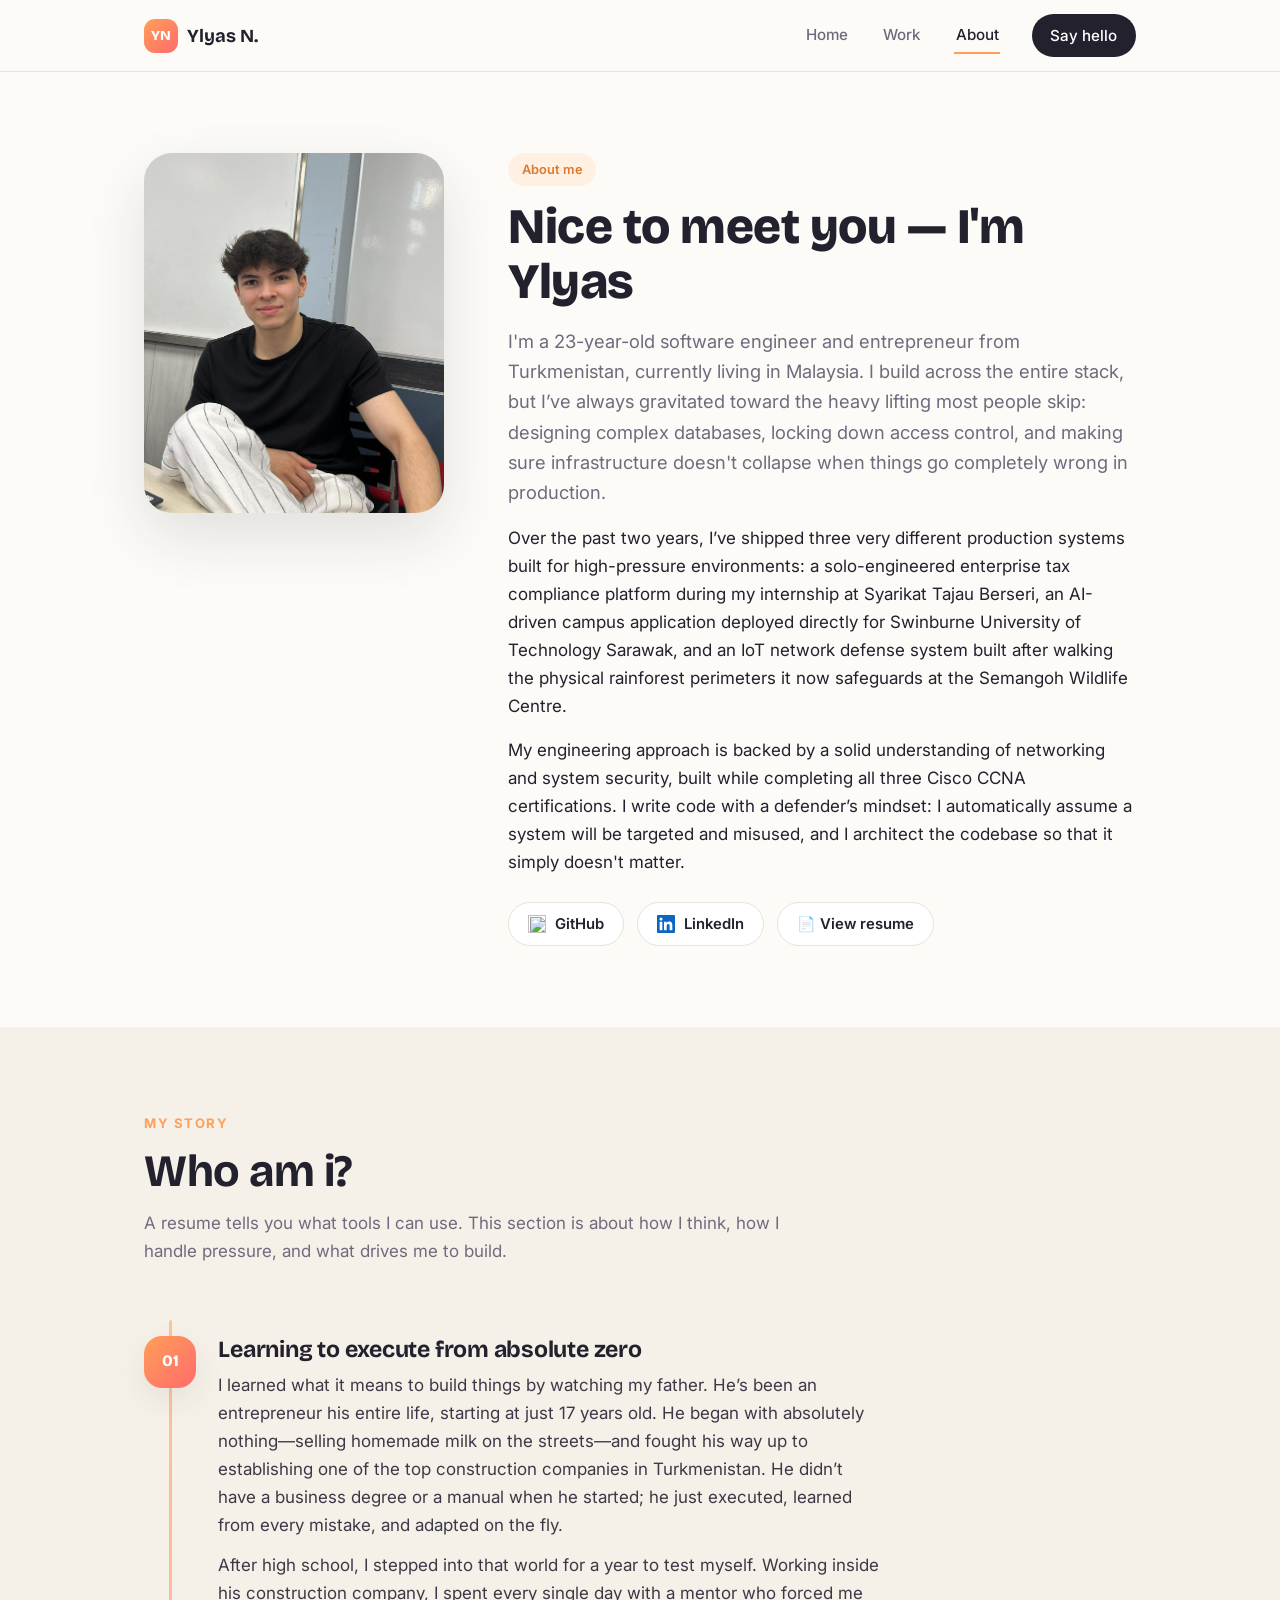
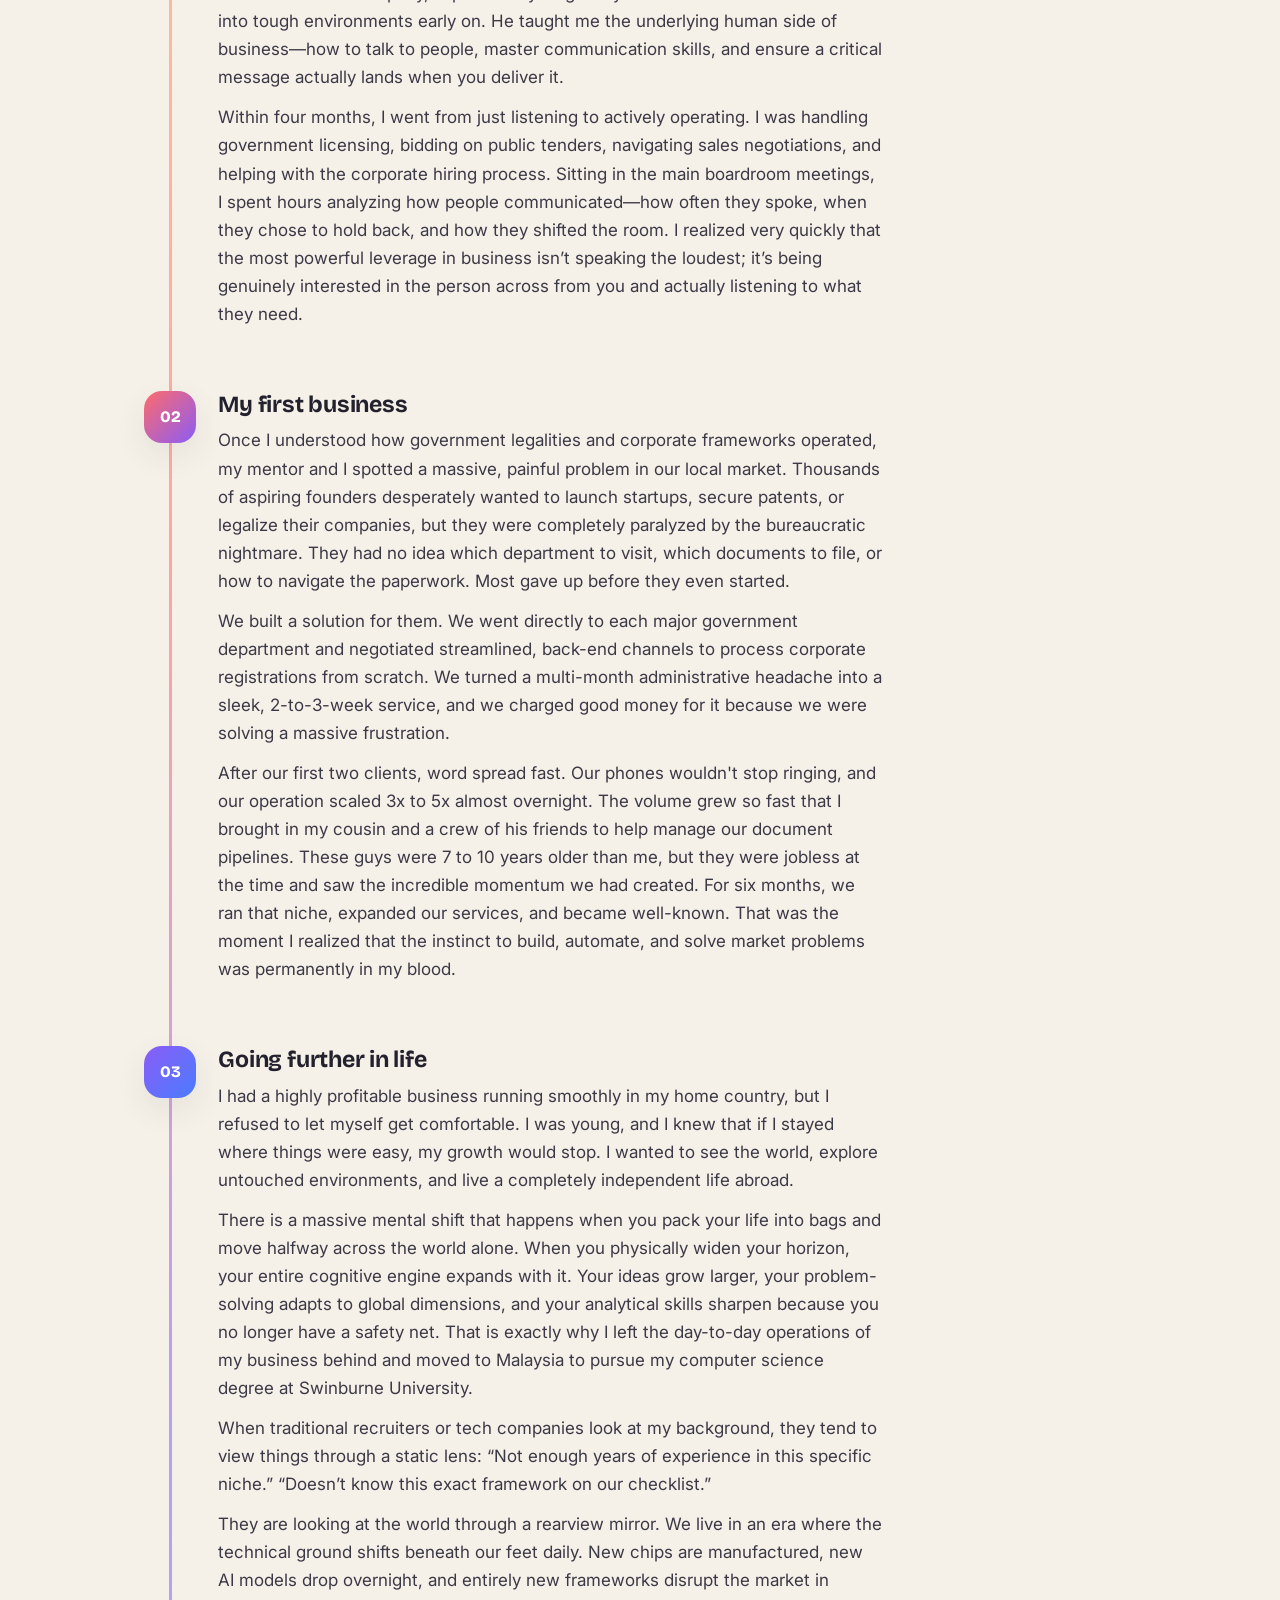
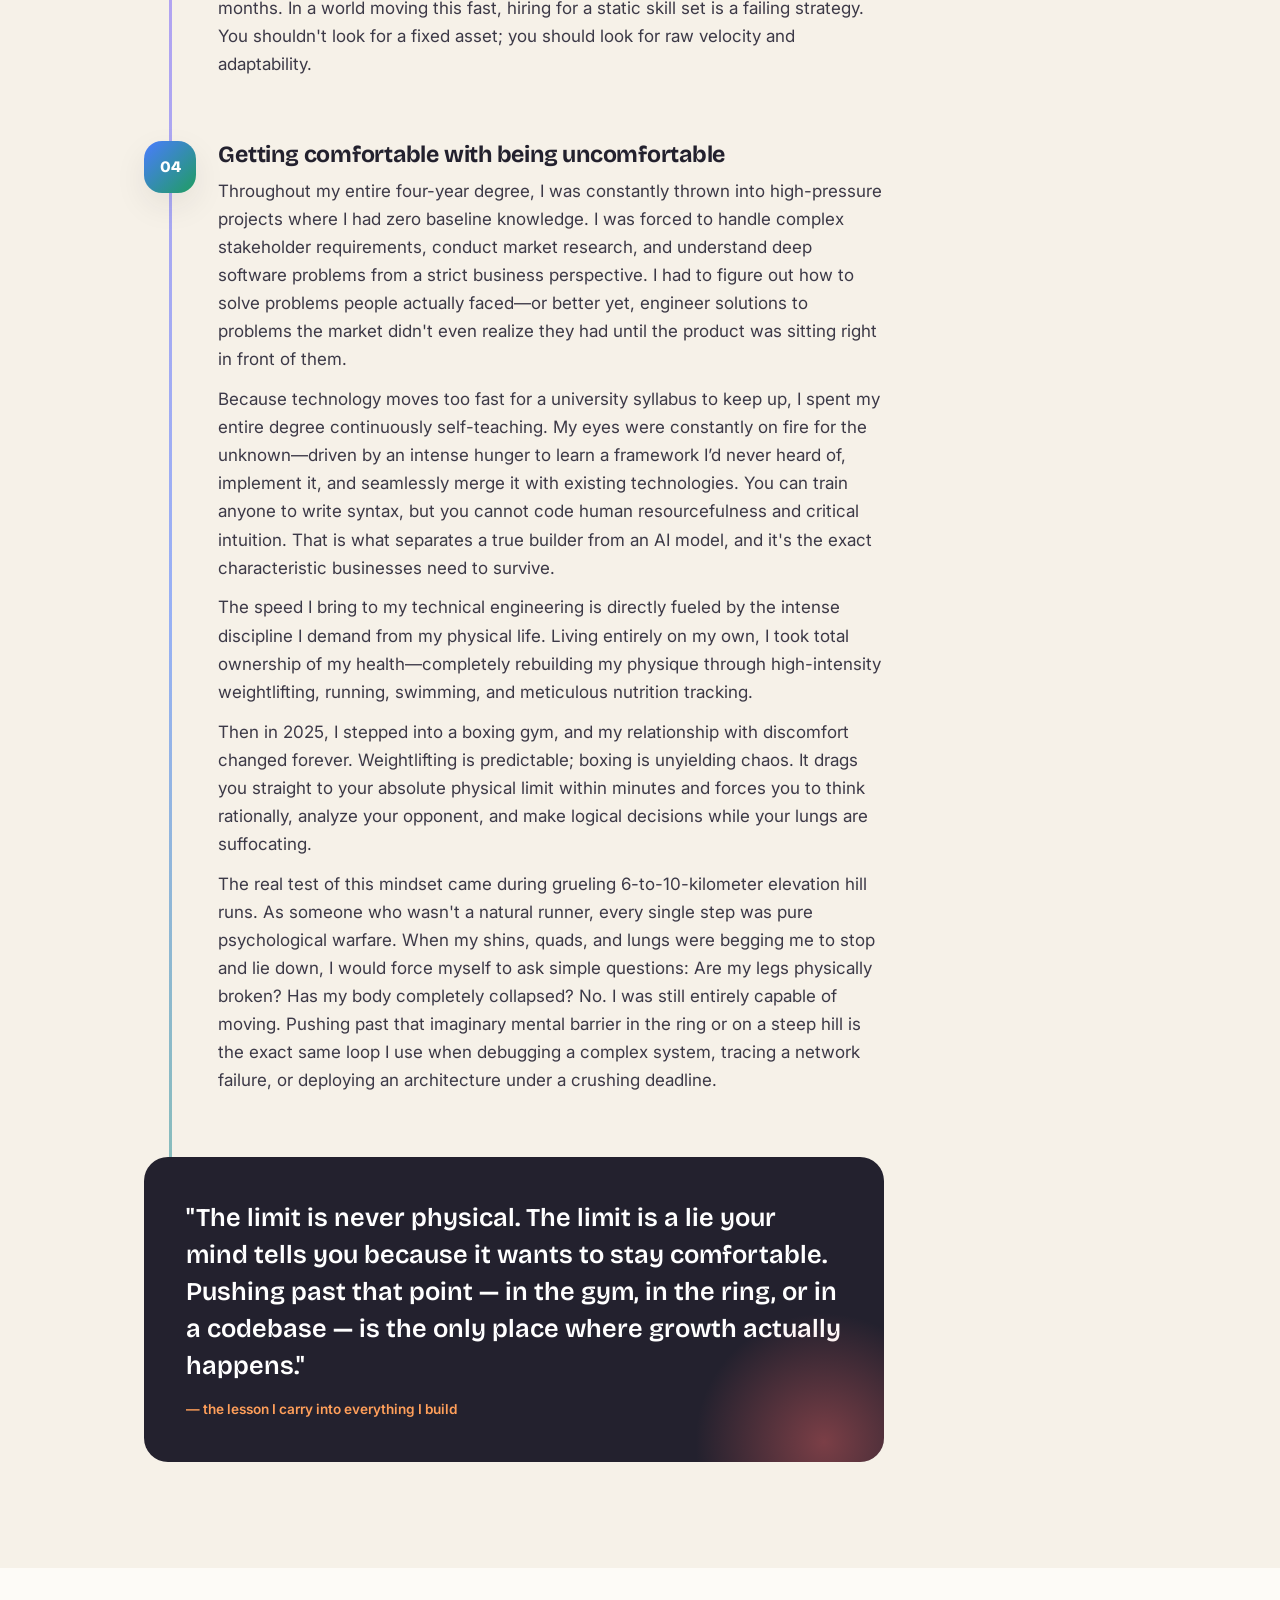
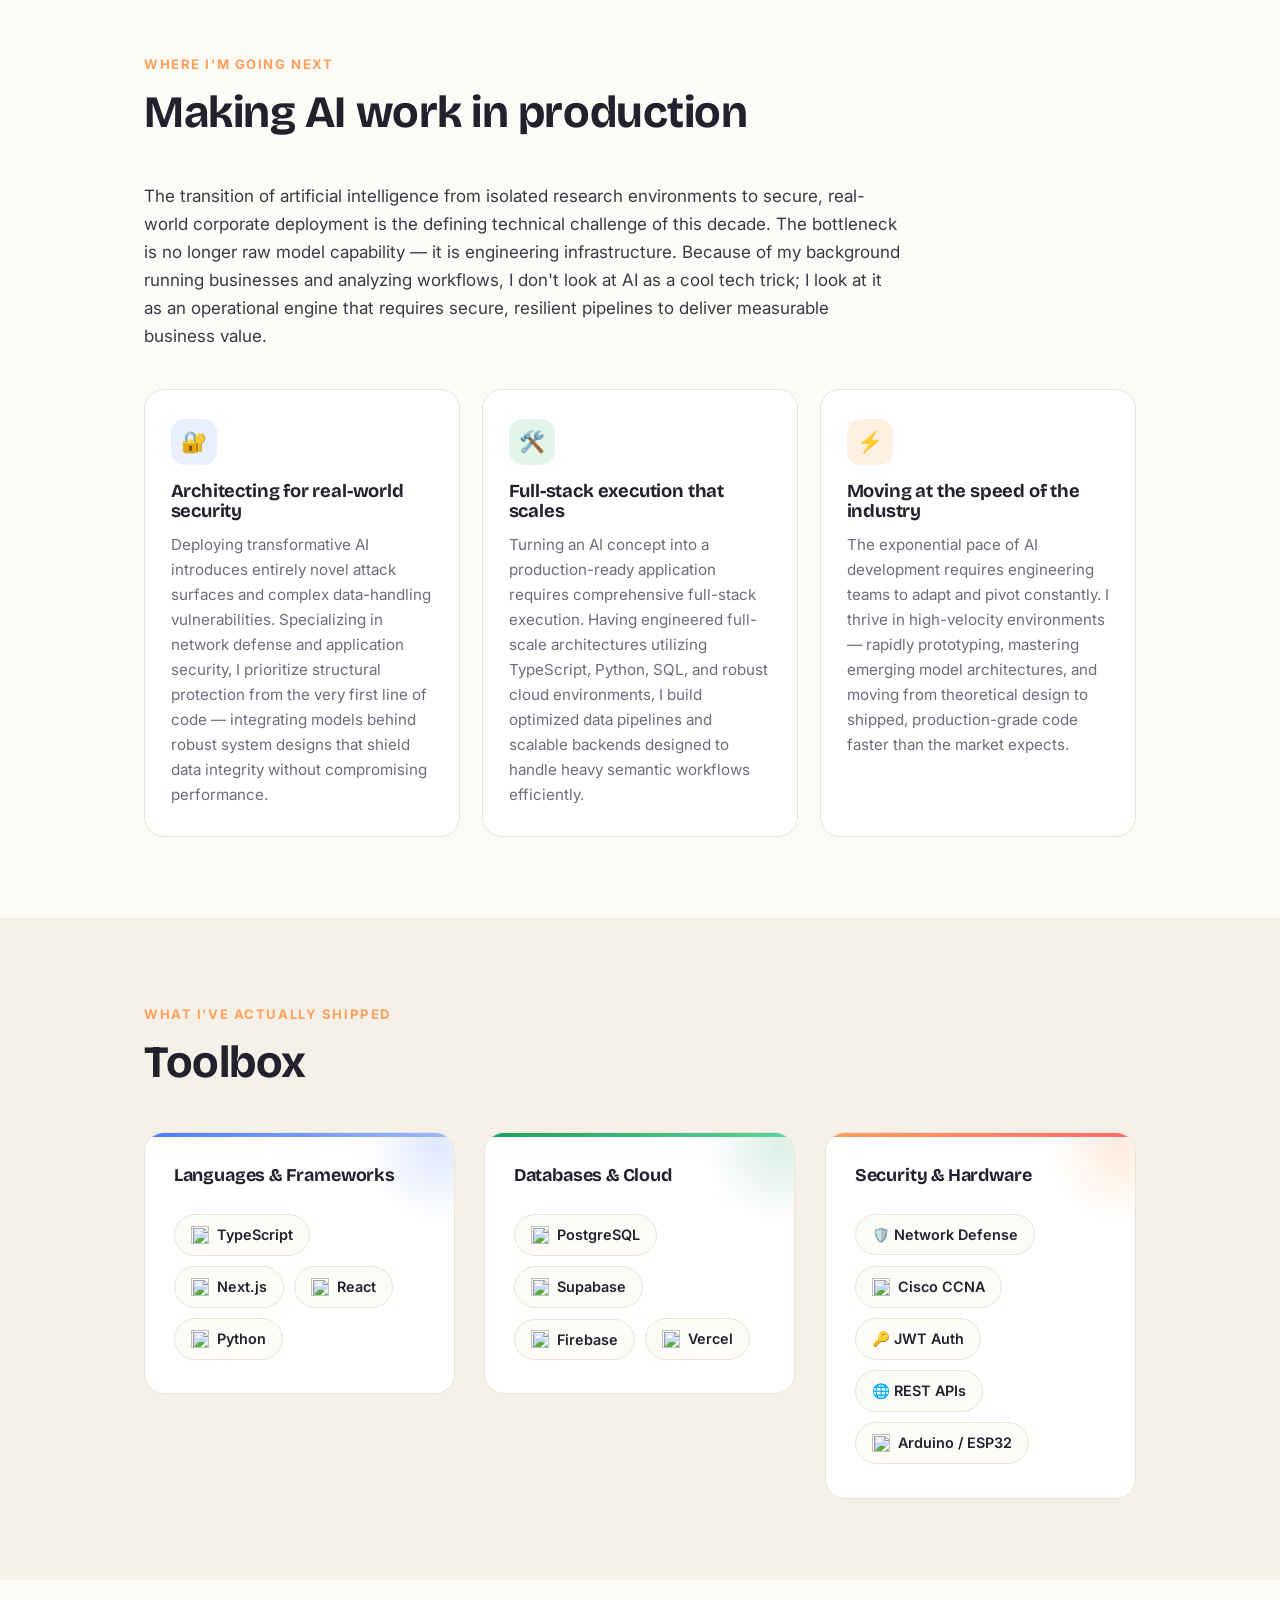
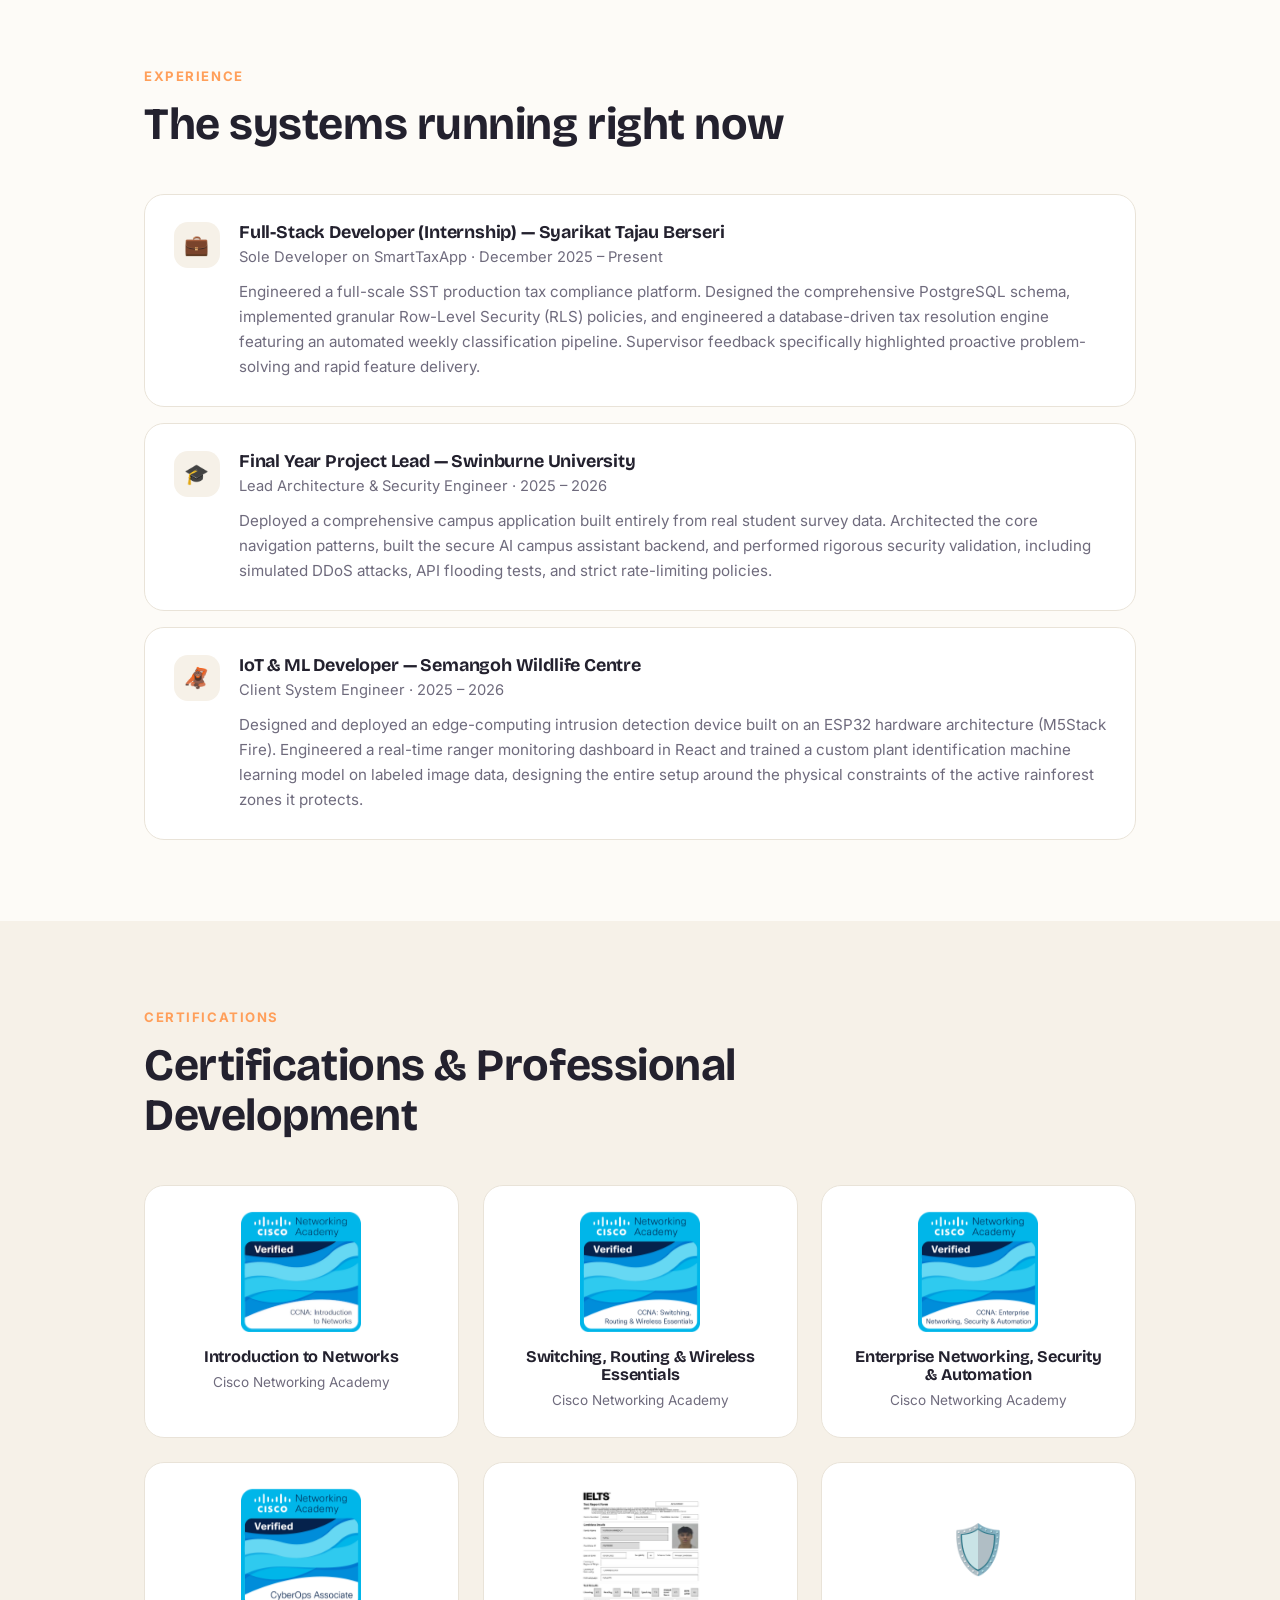
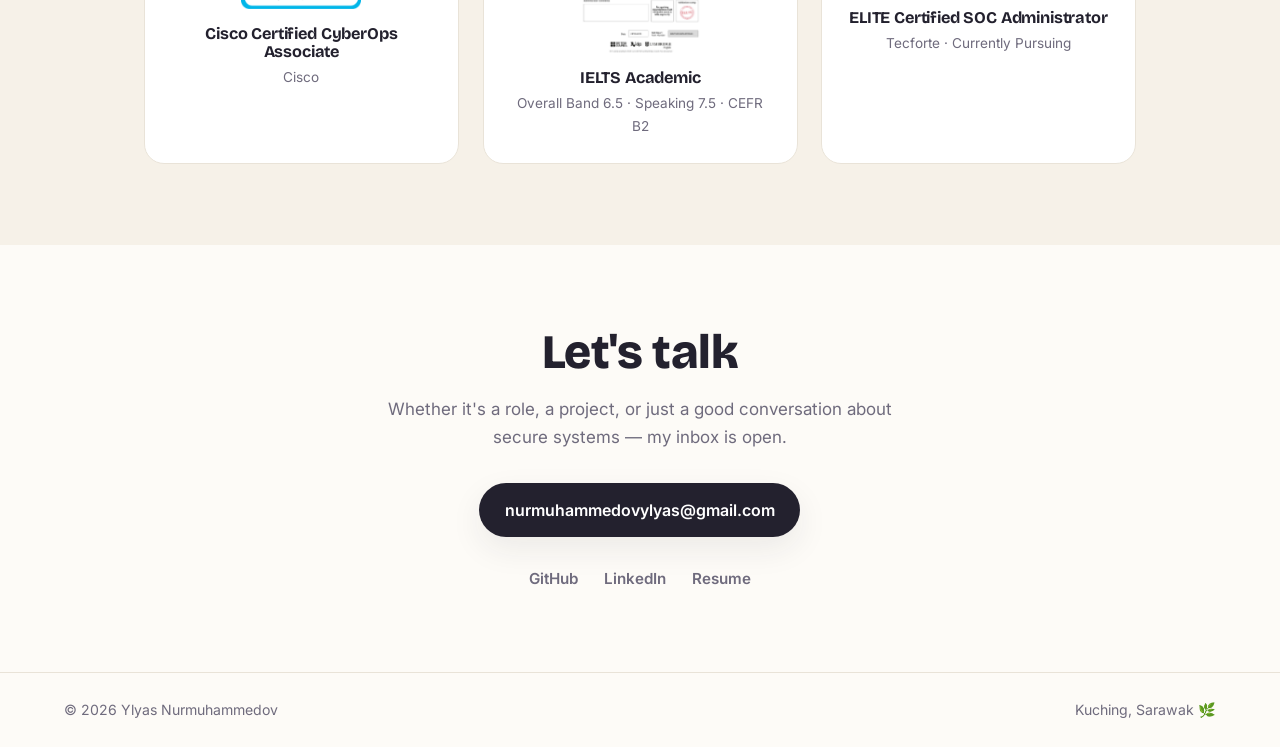
==== commit f4d64a03: "content: updated portfolio pages" ====
--- a/about.html
+++ b/about.html
@@ -8,7 +8,7 @@
   <link rel="preconnect" href="https://fonts.googleapis.com" />
   <link rel="preconnect" href="https://fonts.gstatic.com" crossorigin />
   <link href="https://fonts.googleapis.com/css2?family=Bricolage+Grotesque:wght@400..800&family=Inter:wght@400..800&display=swap" rel="stylesheet" />
-  <link rel="stylesheet" href="css/style.css?v=4" />
+  <link rel="stylesheet" href="css/style.css?v=5" />
 </head>
 <body>
 
@@ -406,6 +406,6 @@
     <span>Kuching, Sarawak 🌿</span>
   </footer>
 
-  <script src="js/site.js?v=3"></script>
+  <script src="js/site.js?v=5"></script>
 </body>
 </html>
--- a/css/style.css
+++ b/css/style.css
@@ -185,7 +185,7 @@
 .hero {
   position: relative;
   overflow: hidden;
-  padding: clamp(3.5rem, 9vh, 6.5rem) 0 clamp(3rem, 8vh, 5.5rem);
+  padding: clamp(3rem, 7vh, 5.5rem) 0 clamp(2.5rem, 6vh, 4.5rem);
 }
 /* slow-rotating aurora behind the hero (pre-blurred gradients — no filter, cheap) */
 .hero::before {
@@ -308,9 +308,10 @@
 }
 
 .hero h1 {
-  font-size: clamp(2.5rem, 6.5vw, 4.3rem);
+  font-size: clamp(2.4rem, 5.4vw, 4rem);
   font-weight: 800;
   letter-spacing: -0.02em;
+  line-height: 1.05;
 }
 .hero h1 .hl {
   background: linear-gradient(90deg, var(--blue), var(--violet), var(--coral), var(--blue));
@@ -321,7 +322,7 @@
   animation: hue-slide 7s linear infinite;
 }
 @keyframes hue-slide { to { background-position: -300% 0; } }
-.hero__sub { color: var(--muted); font-size: 1.13rem; margin-top: 1.2rem; max-width: 34em; }
+.hero__sub { color: var(--muted); font-size: 1.1rem; margin-top: 1.2rem; max-width: 34em; }
 .hero__cta { display: flex; flex-wrap: wrap; gap: 0.9rem; margin-top: 2rem; }
 
 .hero__social { display: flex; flex-wrap: wrap; gap: 0.8rem; margin-top: 2.4rem; }
@@ -338,7 +339,7 @@
 .social-chip:hover { transform: translateY(-3px); box-shadow: var(--shadow); border-color: var(--ink); }
 .social-chip img { width: 18px; height: 18px; }
 
-.hero__photo { position: relative; justify-self: center; width: 100%; max-width: 460px; }
+.hero__photo { position: relative; justify-self: center; width: 100%; max-width: 400px; }
 .hero__photo img {
   width: 100%;
   aspect-ratio: 4 / 4.6;
@@ -919,3 +920,51 @@
 .story-teaser h2 { font-size: clamp(1.6rem, 4vw, 2.3rem); font-weight: 800; }
 .story-teaser p { color: #6b5d52; margin-top: 0.8rem; max-width: 36em; }
 .story-teaser .btn { margin-top: 1.4rem; }
+
+/* ============================================================
+   INTERACTION LAYER — 3D tilt, glare, magnetic, count-up, stagger
+   (progressively enhanced; all gated behind hover + motion prefs)
+   ============================================================ */
+
+/* count-up stat: hold layout steady while the number animates */
+.stat-chip strong[data-count] { font-variant-numeric: tabular-nums; }
+
+@media (hover: hover) and (prefers-reduced-motion: no-preference) {
+  /* cards that opt into 3D tilt */
+  .tilt {
+    position: relative;
+    transform-style: preserve-3d;
+    transition: transform 0.4s cubic-bezier(0.22, 1, 0.36, 1), box-shadow 0.3s ease;
+    will-change: transform;
+  }
+  /* JS drives this var on hover; cleared on leave so the lift eases back */
+  .tilt.is-tilting {
+    transition: transform 0.08s linear, box-shadow 0.3s ease;
+    box-shadow: var(--shadow-lg);
+  }
+  /* moving light sheen that tracks the cursor */
+  .tilt-glare {
+    position: absolute;
+    inset: 0;
+    border-radius: inherit;
+    pointer-events: none;
+    z-index: 4;
+    opacity: 0;
+    transition: opacity 0.35s ease;
+    background: radial-gradient(
+      240px circle at var(--gx, 50%) var(--gy, 50%),
+      rgba(255, 255, 255, 0.6),
+      rgba(255, 255, 255, 0) 62%
+    );
+    mix-blend-mode: soft-light;
+  }
+  .tilt.is-tilting .tilt-glare { opacity: 1; }
+  /* nudge inner content forward for a touch of real depth */
+  .tilt > *:not(.tilt-glare) { transform: translateZ(0.01px); }
+
+  /* magnetic elements (buttons) */
+  .magnetic { will-change: transform; }
+}
+
+/* staggered reveal: JS sets --d when a batch enters together */
+.fade { transition-delay: var(--d, 0s); }
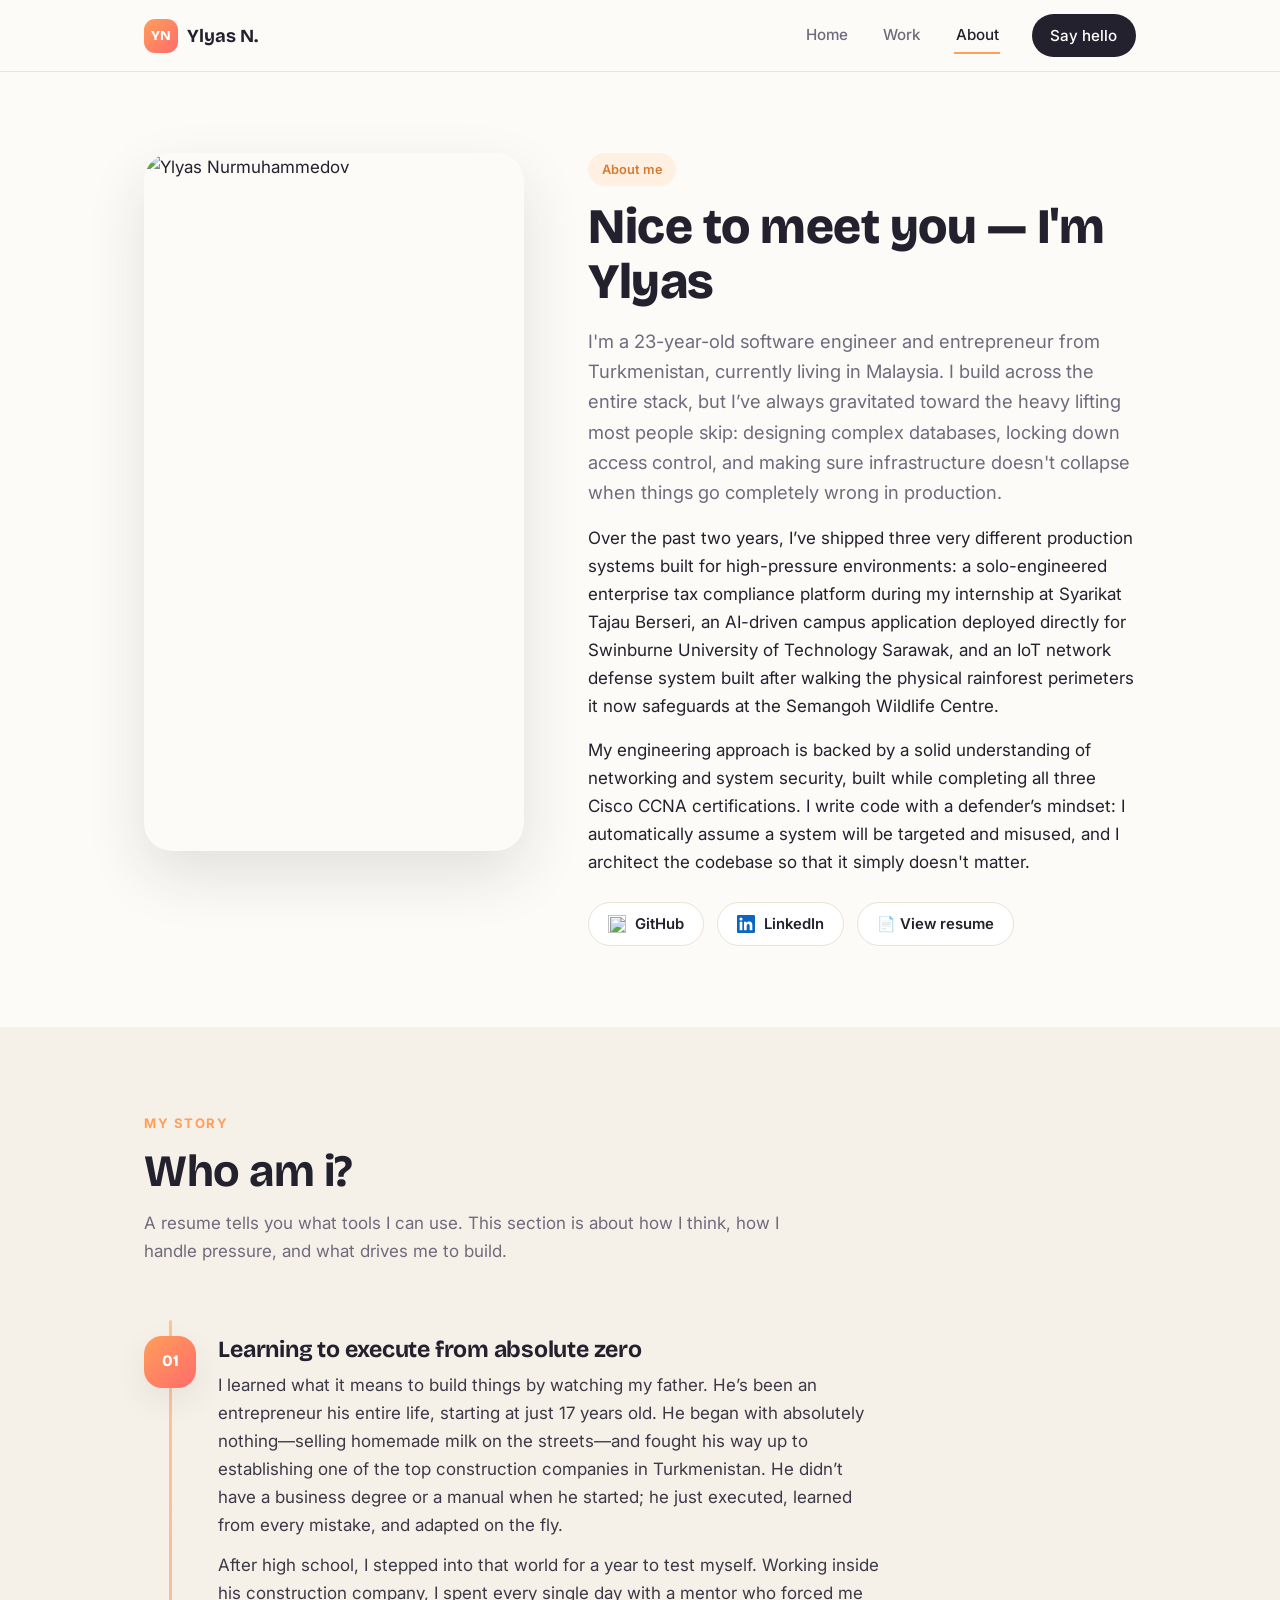
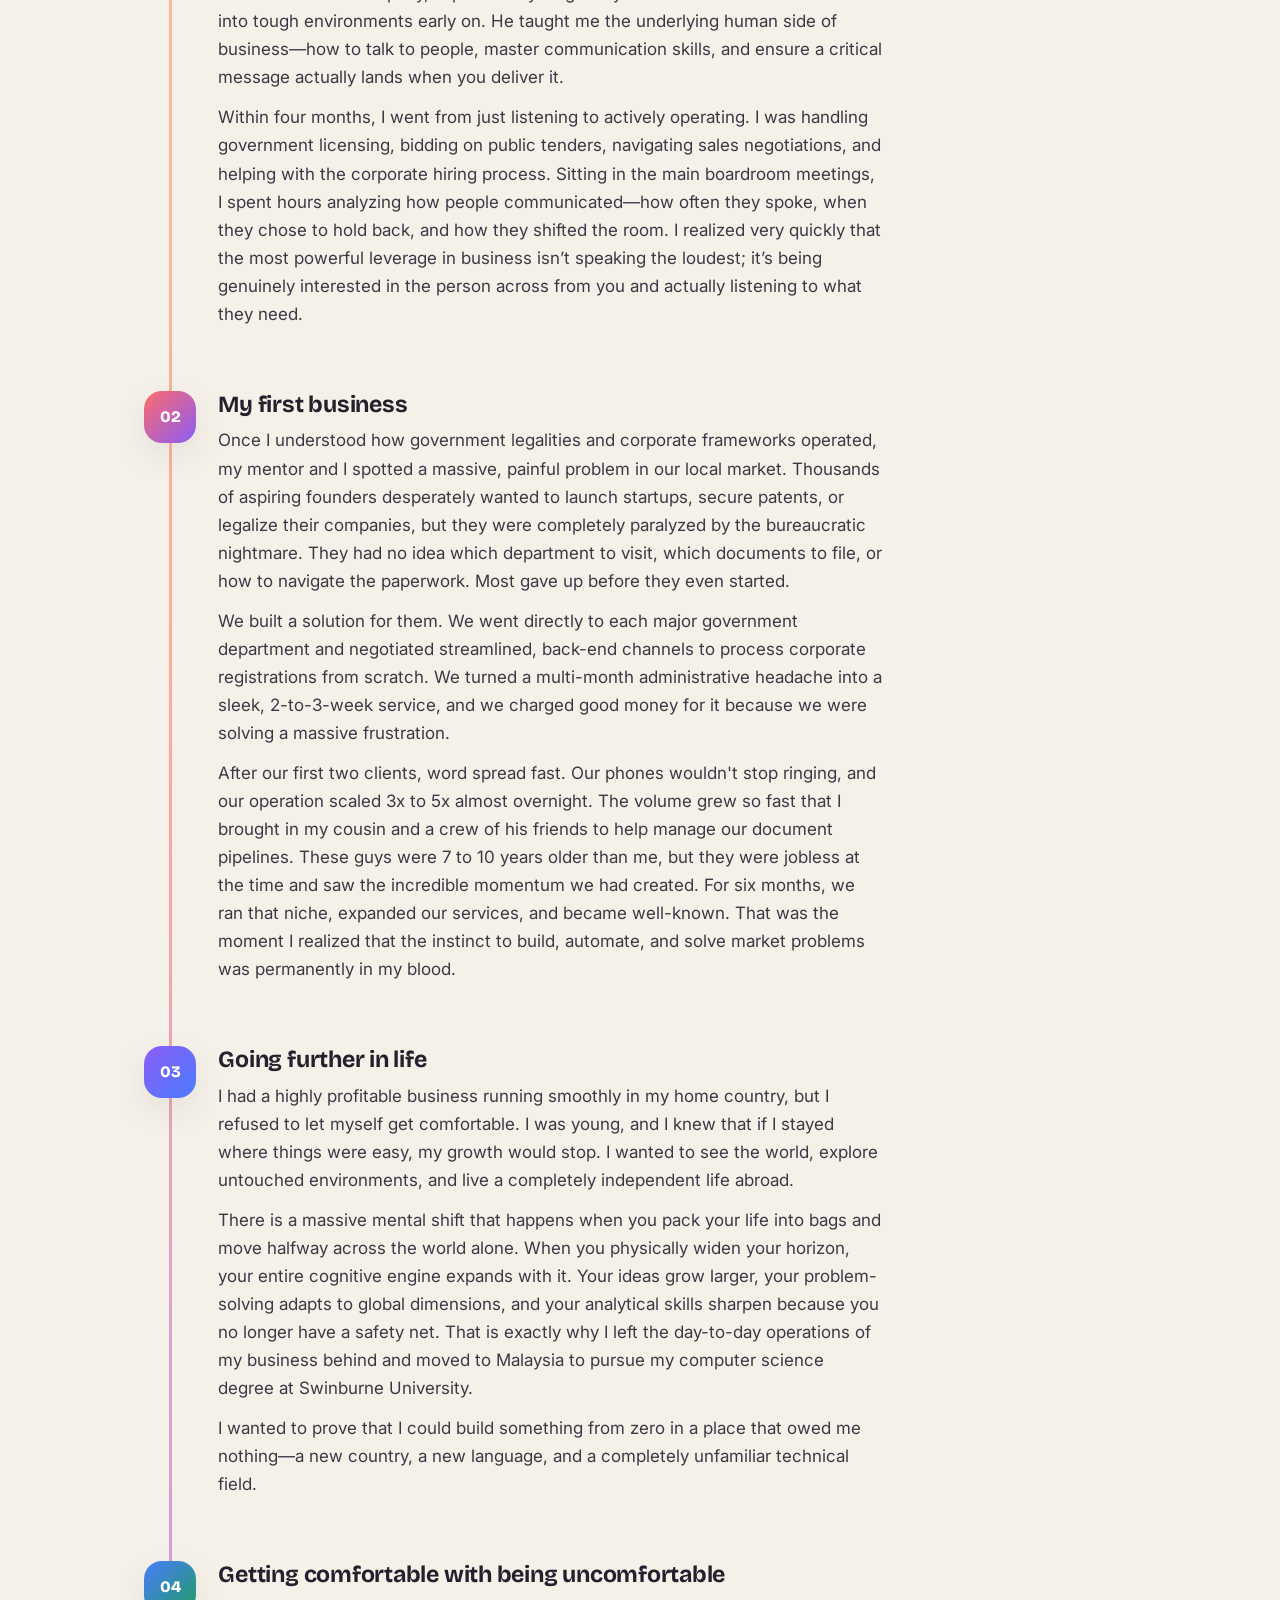
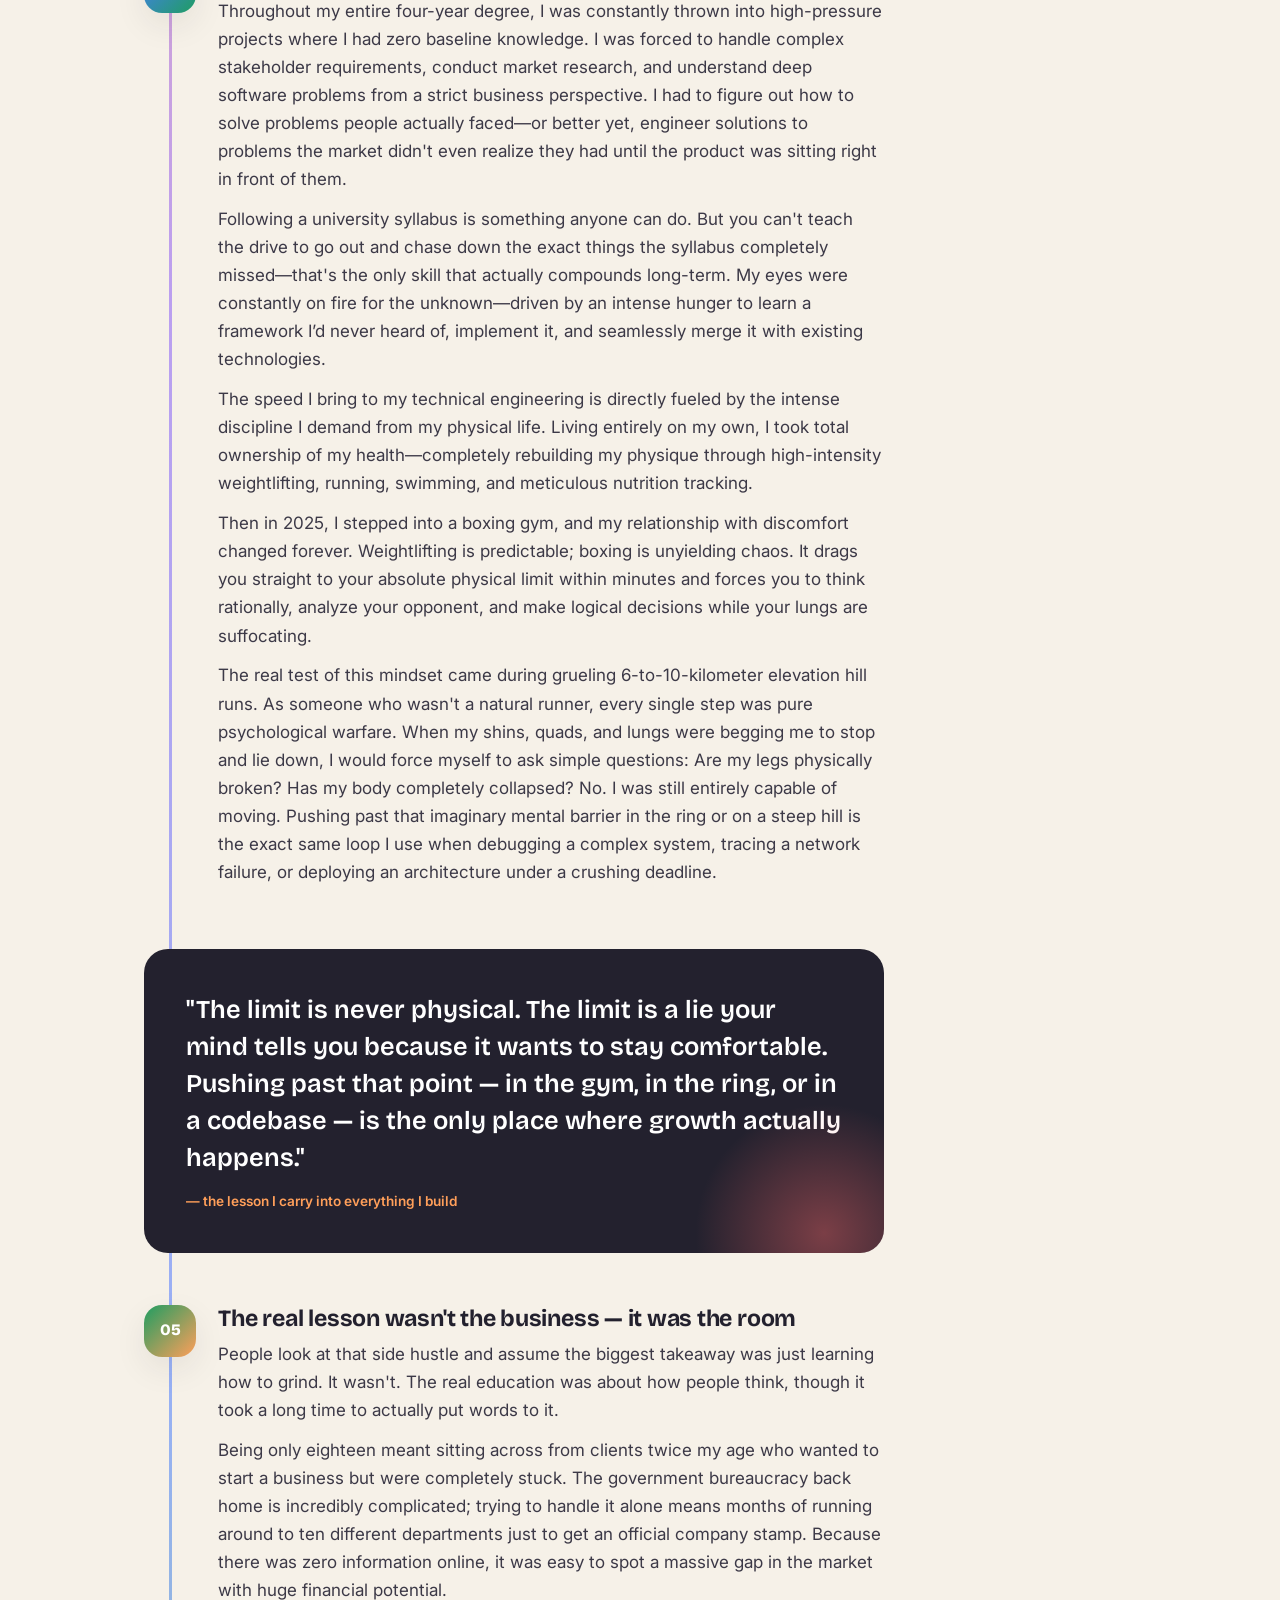
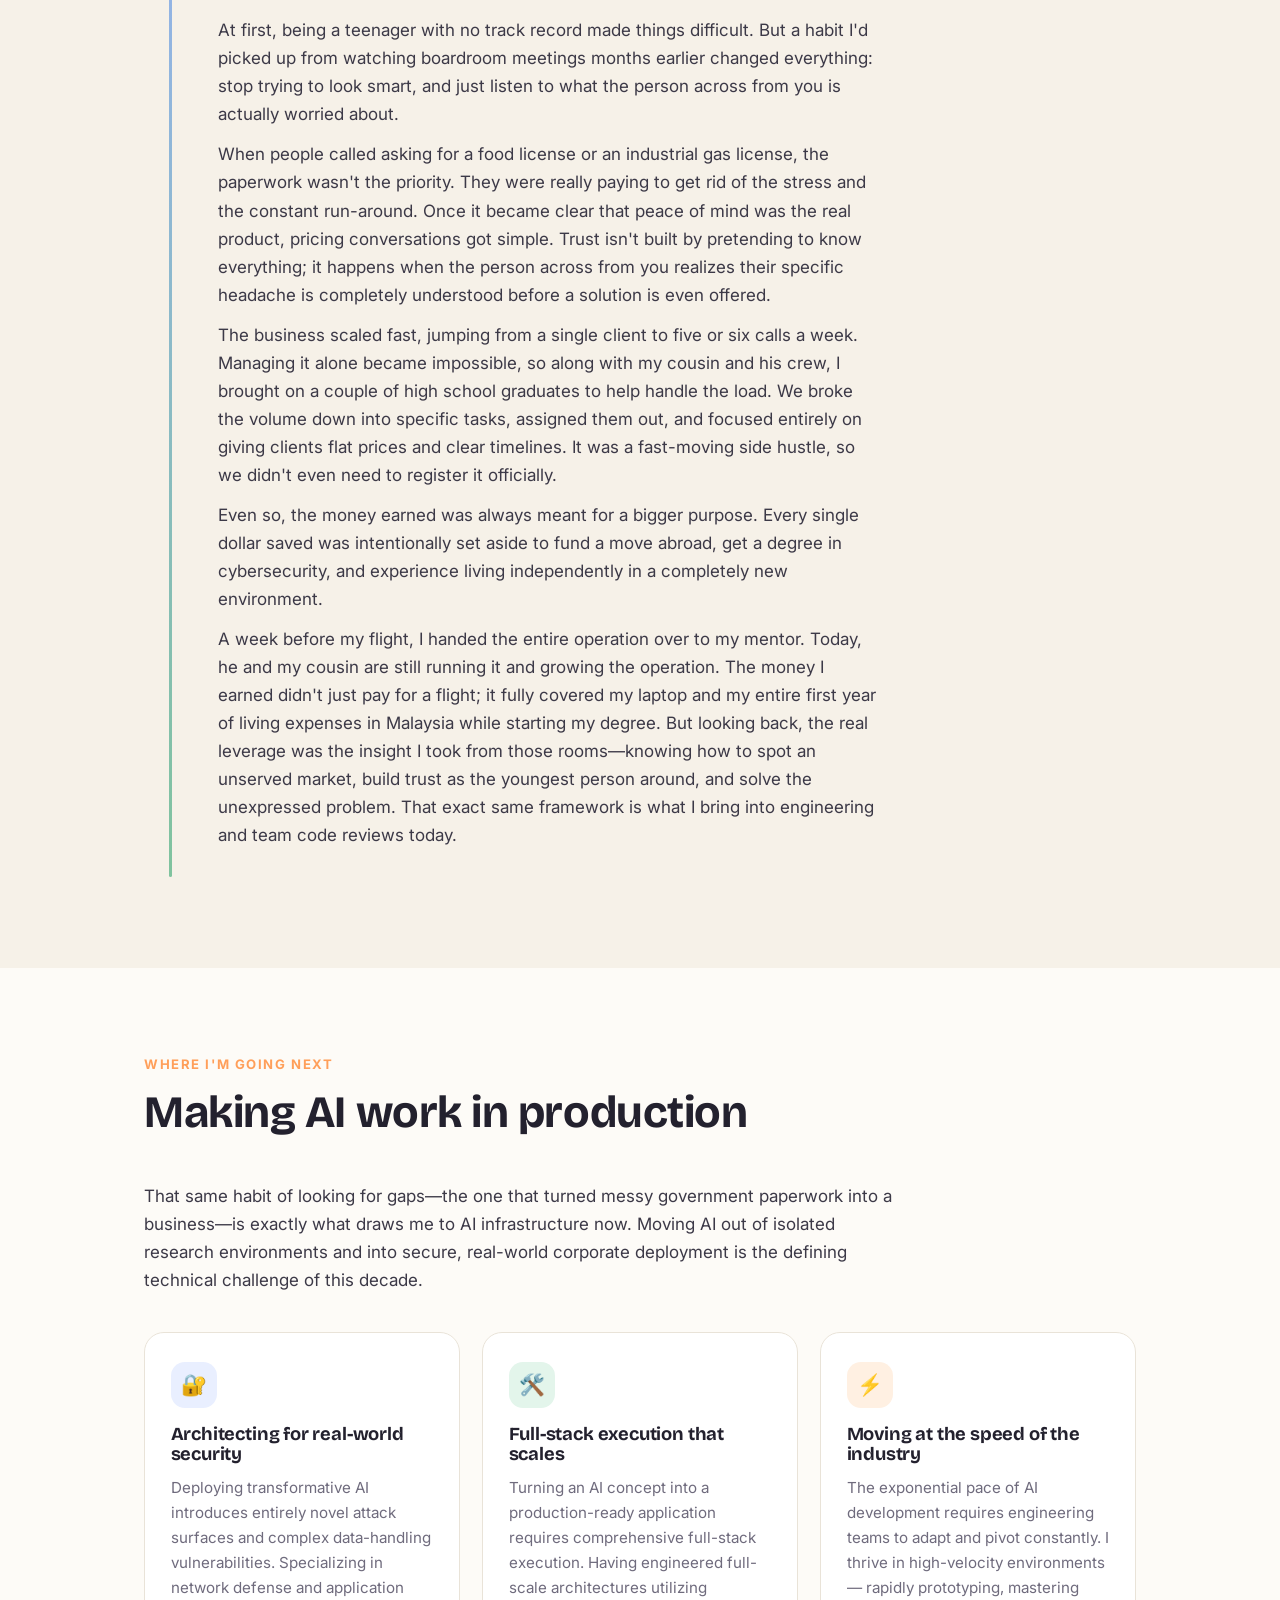
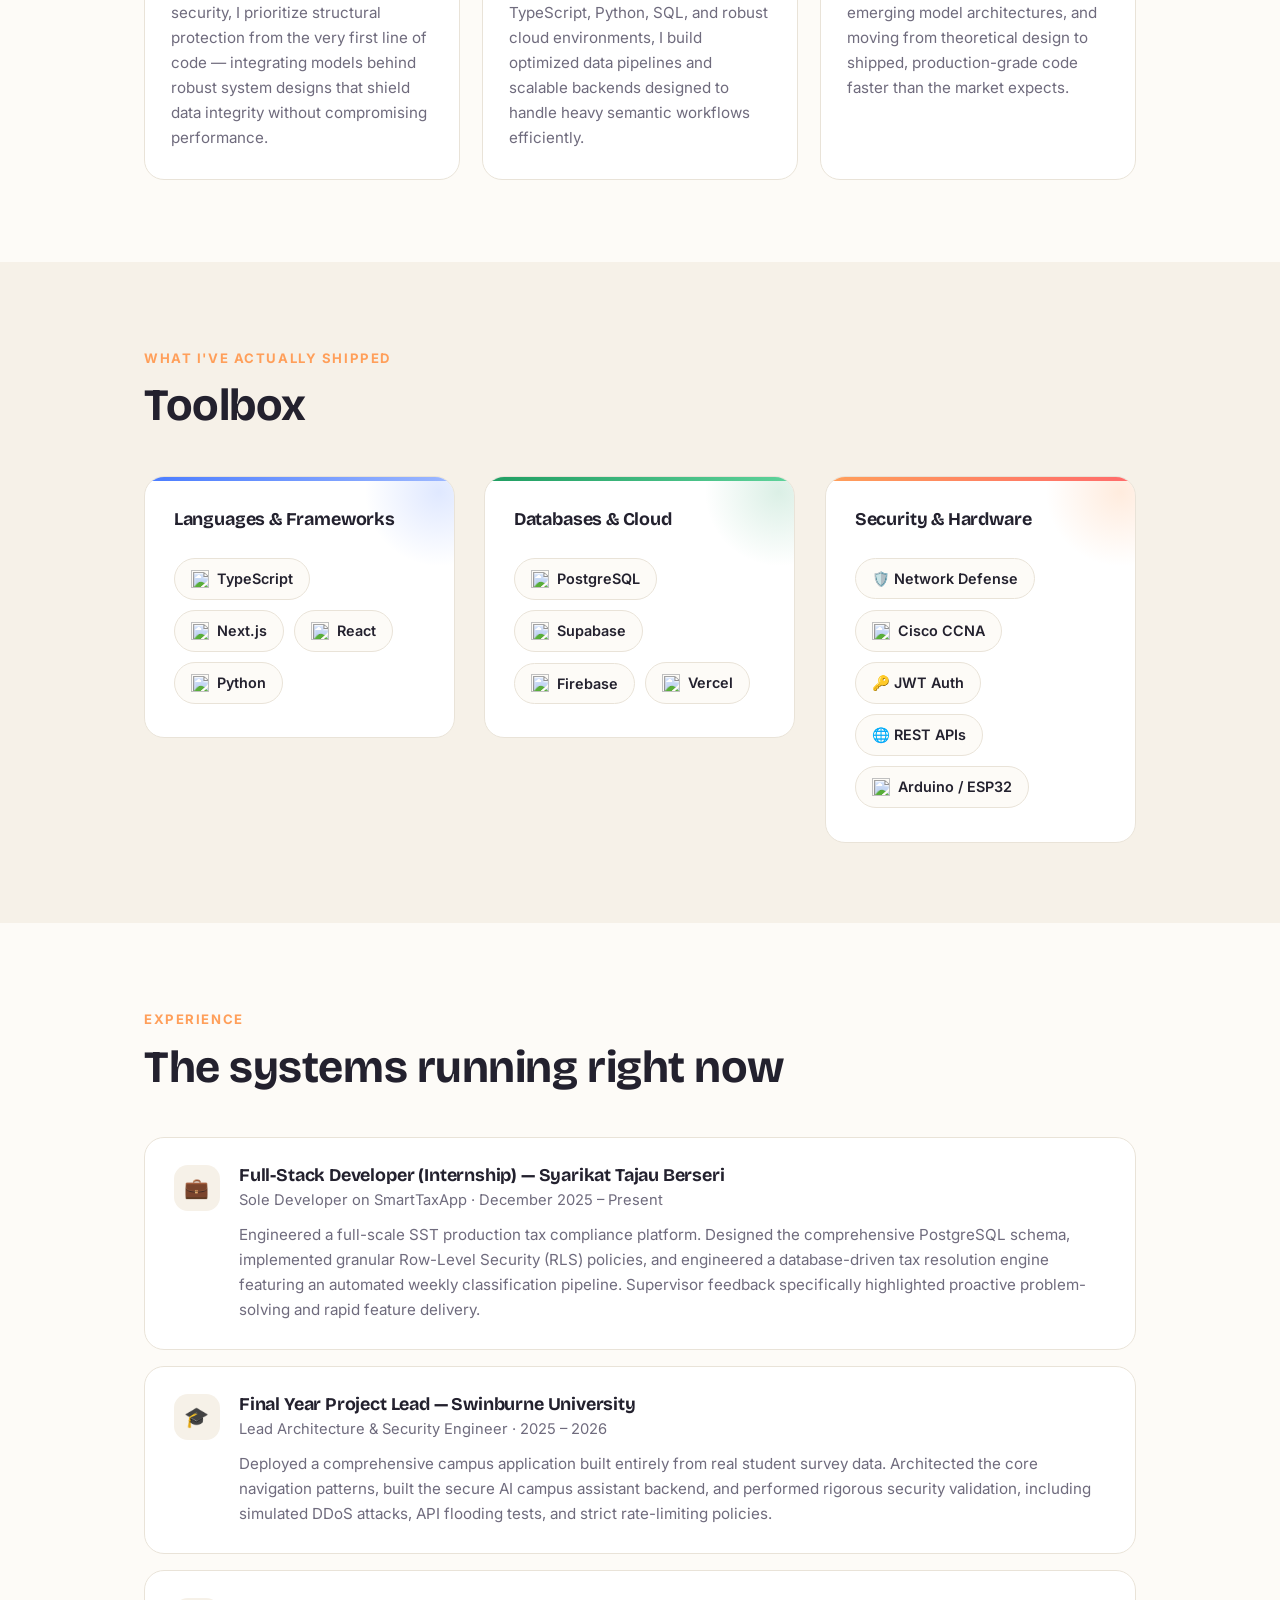
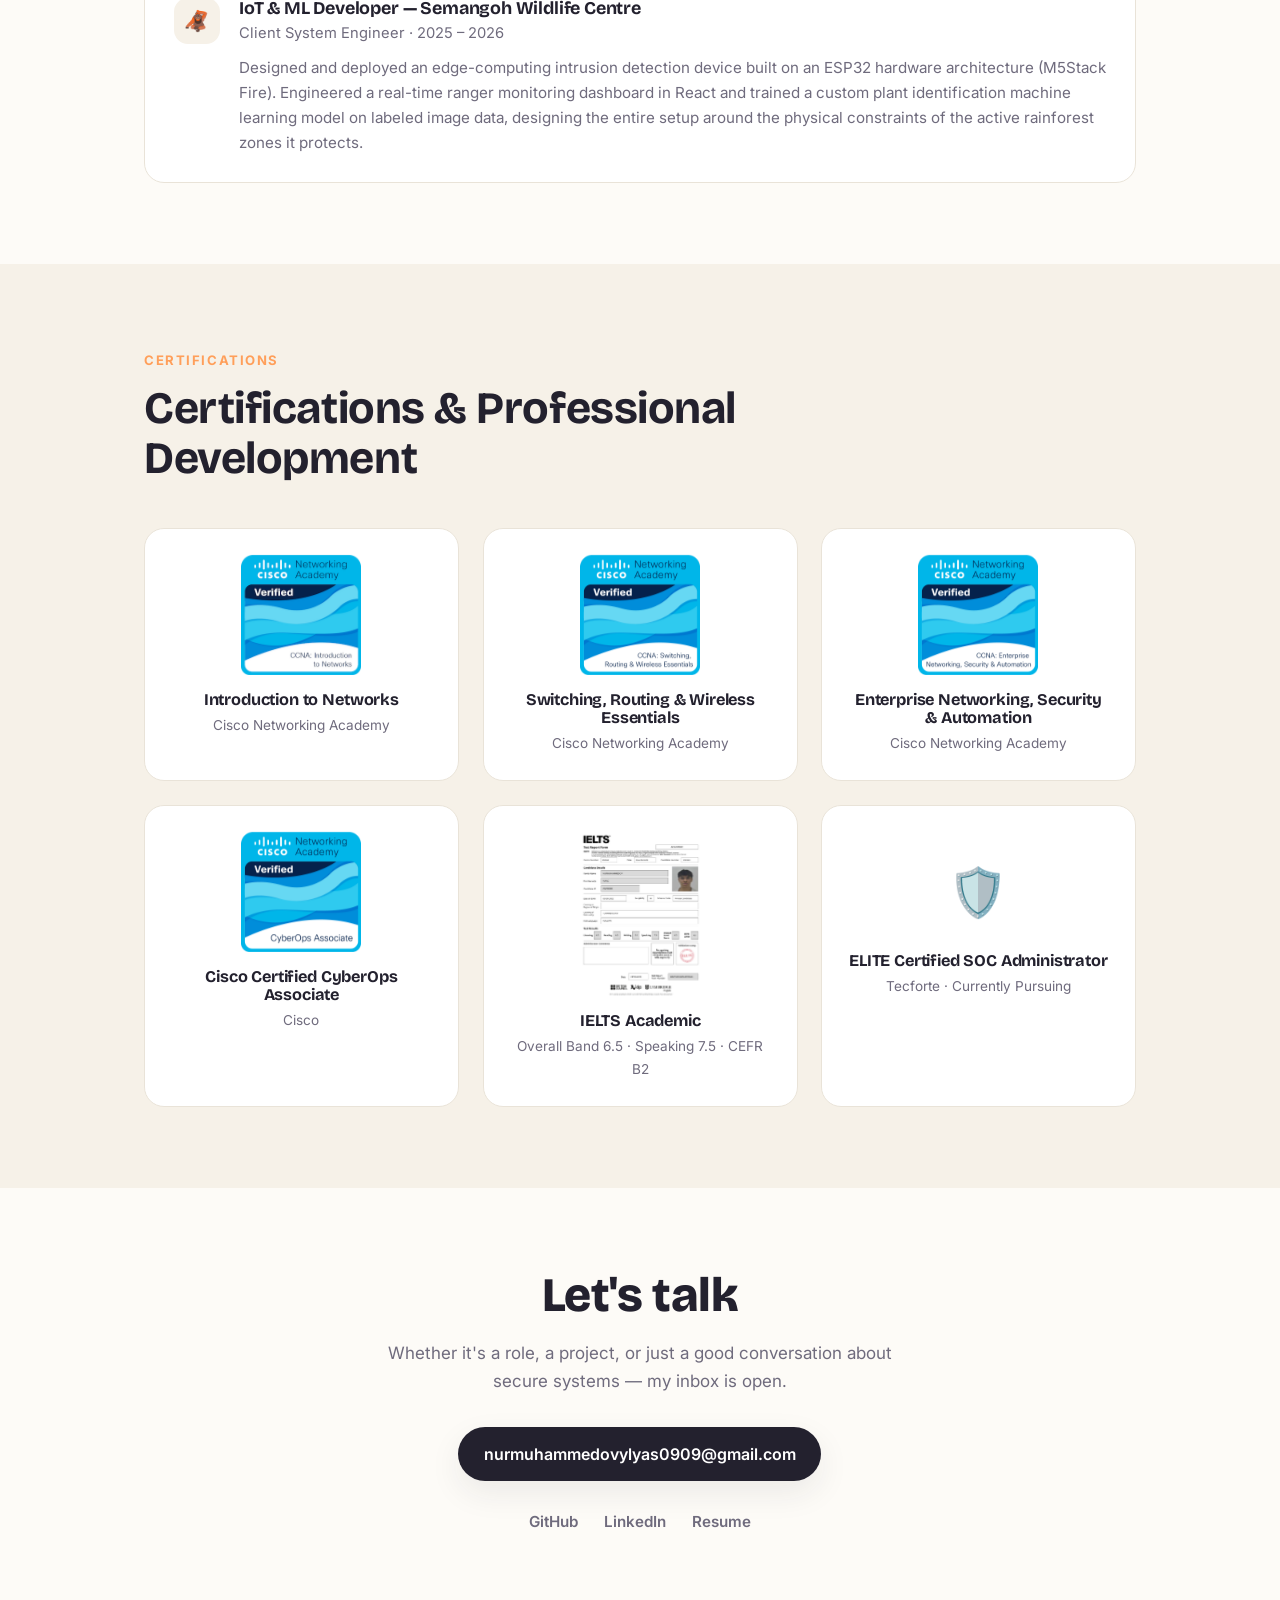
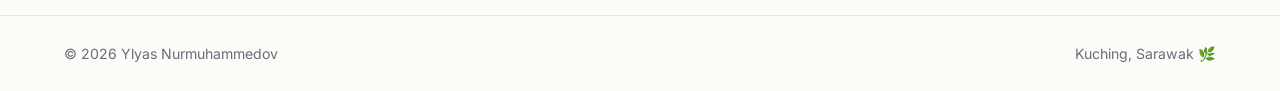
==== commit 9f07db46: "Update about page photo, fix email consistency, and revise about page content" ====
--- a/about.html
+++ b/about.html
@@ -8,7 +8,7 @@
   <link rel="preconnect" href="https://fonts.googleapis.com" />
   <link rel="preconnect" href="https://fonts.gstatic.com" crossorigin />
   <link href="https://fonts.googleapis.com/css2?family=Bricolage+Grotesque:wght@400..800&family=Inter:wght@400..800&display=swap" rel="stylesheet" />
-  <link rel="stylesheet" href="css/style.css?v=5" />
+  <link rel="stylesheet" href="css/style.css?v=10" />
 </head>
 <body>
 
@@ -22,7 +22,7 @@
         <a href="index.html">Home</a>
         <a href="work.html">Work</a>
         <a href="about.html">About</a>
-        <a class="btn-nav" href="mailto:nurmuhammedovylyas@gmail.com">Say hello</a>
+        <a class="btn-nav" href="mailto:nurmuhammedovylyas0909@gmail.com">Say hello</a>
       </nav>
     </div>
   </header>
@@ -33,7 +33,7 @@
     <section class="section">
       <div class="wrap about-hero">
         <div class="about-hero__photo fade in">
-          <img src="assets/Photopick.jpg" alt="Ylyas Nurmuhammedov" />
+          <img src="assets/ylyas_standing.jpg" alt="Ylyas Nurmuhammedov" />
         </div>
         <div>
           <span class="pill pill--peach fade in">About me</span>
@@ -118,10 +118,7 @@
                 There is a massive mental shift that happens when you pack your life into bags and move halfway across the world alone. When you physically widen your horizon, your entire cognitive engine expands with it. Your ideas grow larger, your problem-solving adapts to global dimensions, and your analytical skills sharpen because you no longer have a safety net. That is exactly why I left the day-to-day operations of my business behind and moved to Malaysia to pursue my computer science degree at Swinburne University.
               </p>
               <p>
-                When traditional recruiters or tech companies look at my background, they tend to view things through a static lens: “Not enough years of experience in this specific niche.” “Doesn’t know this exact framework on our checklist.”
-              </p>
-              <p>
-They are looking at the world through a rearview mirror. We live in an era where the technical ground shifts beneath our feet daily. New chips are manufactured, new AI models drop overnight, and entirely new frameworks disrupt the market in months. In a world moving this fast, hiring for a static skill set is a failing strategy. You shouldn't look for a fixed asset; you should look for raw velocity and adaptability.
+                I wanted to prove that I could build something from zero in a place that owed me nothing—a new country, a new language, and a completely unfamiliar technical field.
               </p>
             </div>
           </article>
@@ -131,10 +128,10 @@
             <div>
               <h3>Getting comfortable with being uncomfortable</h3>
               <p>
-               Throughout my entire four-year degree, I was constantly thrown into high-pressure projects where I had zero baseline knowledge. I was forced to handle complex stakeholder requirements, conduct market research, and understand deep software problems from a strict business perspective. I had to figure out how to solve problems people actually faced—or better yet, engineer solutions to problems the market didn't even realize they had until the product was sitting right in front of them.</em>
-              </p>
-              <p>
-                Because technology moves too fast for a university syllabus to keep up, I spent my entire degree continuously self-teaching. My eyes were constantly on fire for the unknown—driven by an intense hunger to learn a framework I’d never heard of, implement it, and seamlessly merge it with existing technologies. You can train anyone to write syntax, but you cannot code human resourcefulness and critical intuition. That is what separates a true builder from an AI model, and it's the exact characteristic businesses need to survive.
+               Throughout my entire four-year degree, I was constantly thrown into high-pressure projects where I had zero baseline knowledge. I was forced to handle complex stakeholder requirements, conduct market research, and understand deep software problems from a strict business perspective. I had to figure out how to solve problems people actually faced—or better yet, engineer solutions to problems the market didn't even realize they had until the product was sitting right in front of them.
+              </p>
+              <p>
+                Following a university syllabus is something anyone can do. But you can't teach the drive to go out and chase down the exact things the syllabus completely missed—that's the only skill that actually compounds long-term. My eyes were constantly on fire for the unknown—driven by an intense hunger to learn a framework I’d never heard of, implement it, and seamlessly merge it with existing technologies.
               </p>
               <p>
                 The speed I bring to my technical engineering is directly fueled by the intense discipline I demand from my physical life. Living entirely on my own, I took total ownership of my health—completely rebuilding my physique through high-intensity weightlifting, running, swimming, and meticulous nutrition tracking.
@@ -154,8 +151,37 @@
             "The limit is never physical. The limit is a lie your mind tells you because it wants to stay comfortable. Pushing past that point — in the gym, in the ring, or in a codebase — is the only place where growth actually happens."
             <span class="who">— the lesson I carry into everything I build</span>
           </blockquote>
-        </div>
-      </div>
+
+          <article class="story-ch story-ch--5 fade">
+            <div class="story-ch__n">05</div>
+            <div>
+              <h3>The real lesson wasn't the business — it was the room</h3>
+              <p>
+                People look at that side hustle and assume the biggest takeaway was just learning how to grind. It wasn't. The real education was about how people think, though it took a long time to actually put words to it.
+              </p>
+              <p>
+                Being only eighteen meant sitting across from clients twice my age who wanted to start a business but were completely stuck. The government bureaucracy back home is incredibly complicated; trying to handle it alone means months of running around to ten different departments just to get an official company stamp. Because there was zero information online, it was easy to spot a massive gap in the market with huge financial potential.
+              </p>
+              <p>
+                At first, being a teenager with no track record made things difficult. But a habit I'd picked up from watching boardroom meetings months earlier changed everything: stop trying to look smart, and just listen to what the person across from you is actually worried about.
+              </p>
+              <p>
+                When people called asking for a food license or an industrial gas license, the paperwork wasn't the priority. They were really paying to get rid of the stress and the constant run-around. Once it became clear that peace of mind was the real product, pricing conversations got simple. Trust isn't built by pretending to know everything; it happens when the person across from you realizes their specific headache is completely understood before a solution is even offered.
+              </p>
+              <p>
+                The business scaled fast, jumping from a single client to five or six calls a week. Managing it alone became impossible, so along with my cousin and his crew, I brought on a couple of high school graduates to help handle the load. We broke the volume down into specific tasks, assigned them out, and focused entirely on giving clients flat prices and clear timelines. It was a fast-moving side hustle, so we didn't even need to register it officially.
+              </p>
+              <p>
+                Even so, the money earned was always meant for a bigger purpose. Every single dollar saved was intentionally set aside to fund a move abroad, get a degree in cybersecurity, and experience living independently in a completely new environment.
+              </p>
+              <p>
+                A week before my flight, I handed the entire operation over to my mentor. Today, he and my cousin are still running it and growing the operation. The money I earned didn't just pay for a flight; it fully covered my laptop and my entire first year of living expenses in Malaysia while starting my degree. But looking back, the real leverage was the insight I took from those rooms—knowing how to spot an unserved market, build trust as the youngest person around, and solve the unexpressed problem. That exact same framework is what I bring into engineering and team code reviews today.
+              </p>
+            </div>
+          </article>
+        </div>
+      </div>
+      
     </section>
 
     <!-- VISION / DIRECTION -->
@@ -168,13 +194,10 @@
 
         <div class="vision-lead fade">
           <p>
-            The transition of artificial intelligence from isolated research environments
-            to secure, real-world corporate deployment is the defining technical challenge
-            of this decade. The bottleneck is no longer raw model capability — it is
-            engineering infrastructure. Because of my background running businesses and
-            analyzing workflows, I don't look at AI as a cool tech trick; I look at it as
-            an operational engine that requires secure, resilient pipelines to deliver
-            measurable business value.
+            That same habit of looking for gaps—the one that turned messy government
+            paperwork into a business—is exactly what draws me to AI infrastructure now.
+            Moving AI out of isolated research environments and into secure, real-world
+            corporate deployment is the defining technical challenge of this decade.
           </p>
         </div>
 
@@ -333,7 +356,6 @@
     </section>
 
 <!-- CERTIFICATIONS -->
-<!-- CERTIFICATIONS -->
 <section class="section section--soft">
   <div class="wrap">
     <div class="section-head fade">
@@ -390,7 +412,7 @@
       <div class="wrap fade">
         <h2>Let's talk</h2>
         <p>Whether it's a role, a project, or just a good conversation about secure systems — my inbox is open.</p>
-        <a class="btn btn--primary" href="mailto:nurmuhammedovylyas@gmail.com">nurmuhammedovylyas@gmail.com</a>
+        <a class="btn btn--primary" href="mailto:nurmuhammedovylyas0909@gmail.com">nurmuhammedovylyas0909@gmail.com</a>
         <div class="contact__links">
           <a href="https://github.com/Ylyass" target="_blank" rel="noopener">GitHub</a>
           <a href="https://www.linkedin.com/in/ylyasnurmuhammedov/" target="_blank" rel="noopener">LinkedIn</a>
@@ -408,4 +430,4 @@
 
   <script src="js/site.js?v=5"></script>
 </body>
-</html>
+</html>
--- a/css/style.css
+++ b/css/style.css
@@ -490,13 +490,14 @@
 /* ============================================================
    ABOUT page
    ============================================================ */
-.about-hero { display: grid; grid-template-columns: 300px 1fr; gap: clamp(2rem, 5vw, 4rem); align-items: start; }
-@media (max-width: 820px) { .about-hero { grid-template-columns: 1fr; } .about-hero__photo { max-width: 260px; } }
+.about-hero { display: grid; grid-template-columns: 380px 1fr; gap: clamp(2rem, 5vw, 4rem); align-items: stretch; }
+@media (max-width: 820px) { .about-hero { grid-template-columns: 1fr; align-items: start; } .about-hero__photo { max-width: 320px; } .about-hero__photo img { height: auto; aspect-ratio: 4/5.6; } }
 .about-hero__photo img {
+  width: 100%;
+  height: 88%;
   border-radius: 28px;
-  aspect-ratio: 4/4.8;
   object-fit: cover;
-  object-position: 50% 62%;
+  object-position: 50% 78%;
   box-shadow: var(--shadow-lg);
 }
 .about-hero h1 { font-size: clamp(2.1rem, 5vw, 3.1rem); font-weight: 800; }
@@ -858,6 +859,7 @@
 .story-ch--2 .story-ch__n { background: linear-gradient(135deg, var(--coral), var(--violet)); }
 .story-ch--3 .story-ch__n { background: linear-gradient(135deg, var(--violet), var(--blue)); }
 .story-ch--4 .story-ch__n { background: linear-gradient(135deg, var(--blue), var(--green)); }
+.story-ch--5 .story-ch__n { background: linear-gradient(135deg, var(--green), var(--peach)); }
 .story-ch h3 { font-size: 1.45rem; font-weight: 700; margin-bottom: 0.6rem; }
 .story-ch p { color: #3c3947; margin: 0.7em 0; }
 .story-ch p:first-of-type { margin-top: 0; }
